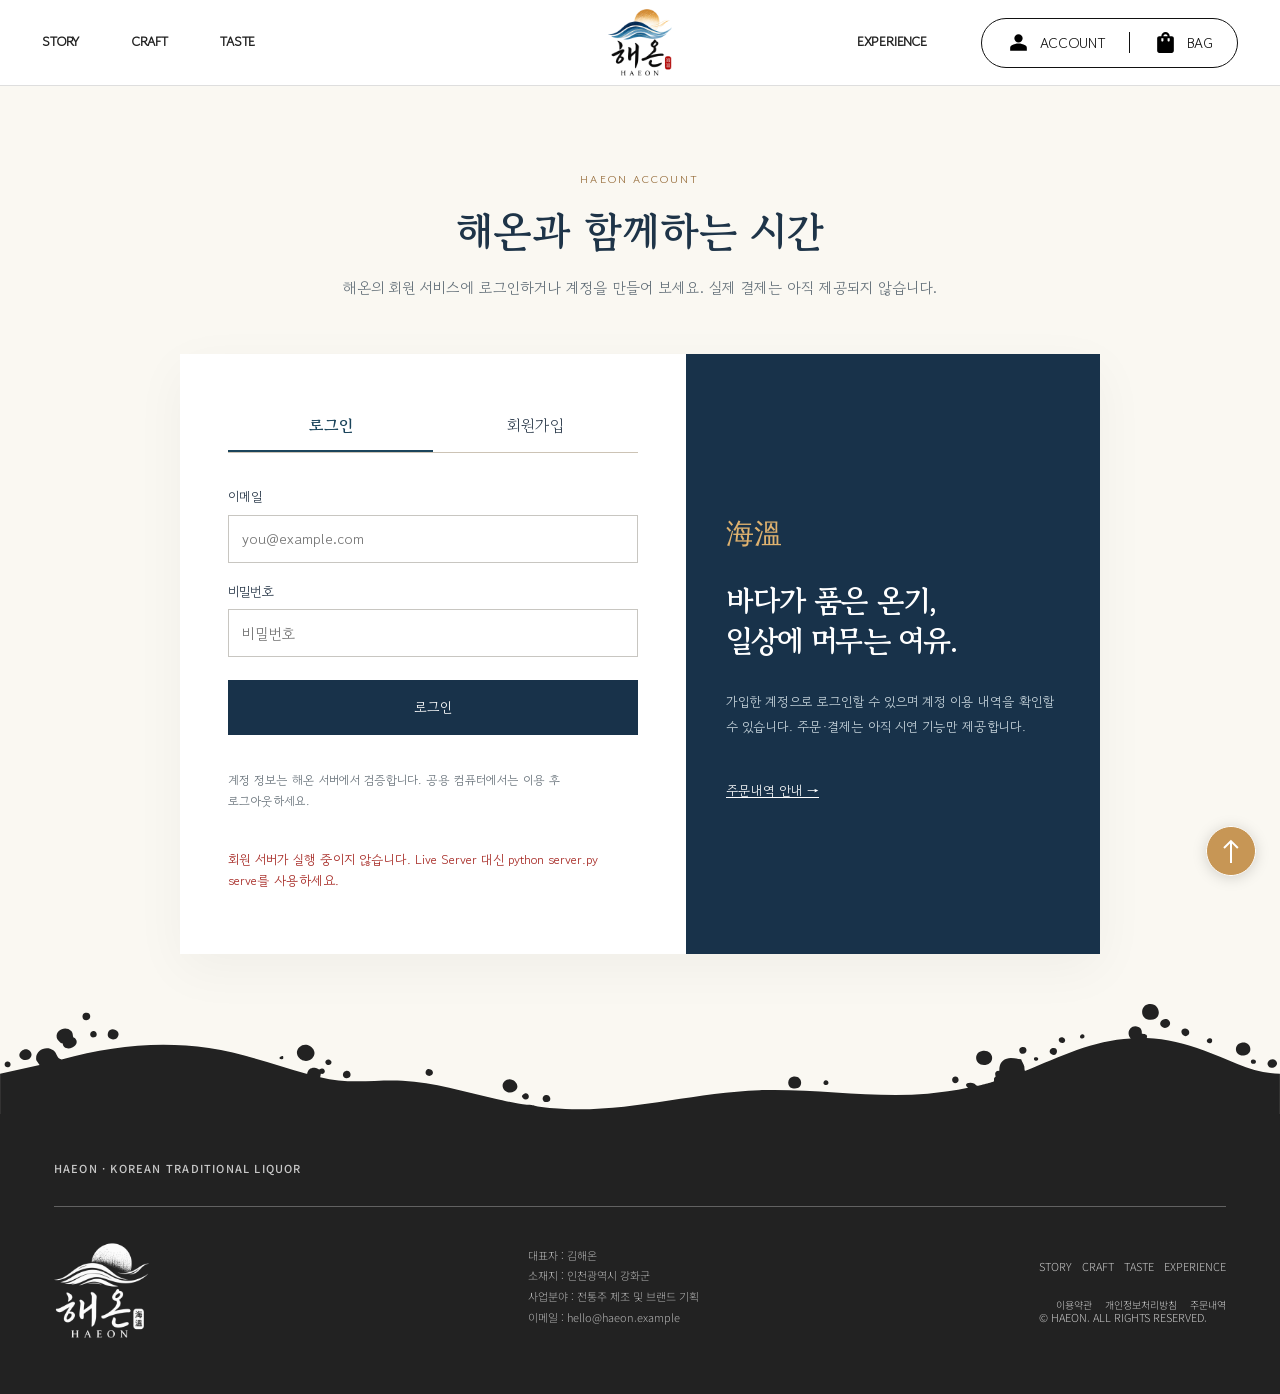
==== account.html @ abbf6a8e "업로드" ====
<!DOCTYPE html><html lang="ko"><head><title>로그인 · 회원가입 | 해온 HAEON</title><meta charset="UTF-8"><meta name="viewport" content="width=device-width, initial-scale=1"><meta name="theme-color" content="#18324a"><meta name="description" content="해온 HAEON 회원가입과 로그인 서비스를 제공하며 실제 주문 및 결제는 아직 진행되지 않습니다."><link rel="icon" href="assets/favicon.svg" type="image/svg+xml"><link rel="preconnect" href="https://fonts.googleapis.com"><link rel="preconnect" href="https://fonts.gstatic.com" crossorigin><link href="https://fonts.googleapis.com/css2?family=Cormorant+Garamond:wght@400;500;600&family=Gowun+Batang:wght@400;700&family=Gowun+Dodum&family=Noto+Sans+KR:wght@300;400;500&display=swap" rel="stylesheet"><link rel="stylesheet" href="css/style.css"><link rel="stylesheet" href="css/header.css"><link rel="stylesheet" href="css/footer.css"><link rel="stylesheet" href="css/commerce.css?v=align-center-20261019"><link rel="stylesheet" href="css/auth-management.css"><script src="js/main.js" defer></script><script src="js/commerce.js" defer></script><script src="js/auth.js" defer></script><link rel="stylesheet" href="css/typography-adjust.css?v=20261021">
</head><body data-page="account"><a class="skip-link" href="#main">본문으로 바로가기</a><header class="site-header minimal-header"><nav class="header-nav" aria-label="브랜드 메뉴"><div class="story-menu"><a class="story-menu__trigger" href="brand.html" aria-haspopup="true" aria-expanded="false" aria-controls="story-submenu">STORY</a><div class="story-menu__dropdown" id="story-submenu" aria-label="STORY 하위 메뉴"><a href="brand.html">STORY</a><a href="brand-detail.html">CI</a></div></div><a href="craft.html">CRAFT</a><a href="taste.html">TASTE</a></nav><a class="header-logo" href="index.html" aria-label="해온 HAEON 홈"><img src="assets/images/haeon-logo.png" alt="해온 HAEON" width="180" height="188"></a><nav class="header-experience" aria-label="구매 메뉴"><a href="shop.html">EXPERIENCE</a></nav><div class="haeon-shop-actions" aria-label="계정 및 장바구니">
    <a class="haeon-account-link" href="account.html" aria-label="회원가입 및 계정"><img class="haeon-action-icon" src="assets/images/ACCOUNT%201.svg" alt="" width="25" height="25"><span class="haeon-action-label">ACCOUNT</span></a>
    <span class="haeon-shop-actions__divider" aria-hidden="true"></span>
    <button class="haeon-cart-trigger" type="button" data-cart-open aria-label="장바구니 열기"><img class="haeon-action-icon" src="assets/images/BAG%201.svg" alt="" width="25" height="25"><span class="haeon-action-label">BAG</span></button>
  </div></header><main id="main" class="commerce-main"><div class="commerce-shell commerce-narrow"><div class="commerce-page-header commerce-page-header--center"><p class="commerce-eyebrow">HAEON ACCOUNT</p><h1>해온과 함께하는 시간</h1><p>해온의 회원 서비스에 로그인하거나 계정을 만들어 보세요. 실제 결제는 아직 제공되지 않습니다.</p></div><div class="commerce-auth-layout"><div class="commerce-auth-panel"><div class="commerce-auth-tabs" role="tablist" aria-label="계정 메뉴"><button type="button" role="tab" aria-selected="true" aria-controls="haeon-login" id="login-tab" data-auth-tab="login">로그인</button><button type="button" role="tab" aria-selected="false" aria-controls="haeon-register" id="register-tab" data-auth-tab="register">회원가입</button></div><form id="haeon-login" class="commerce-auth-form" role="tabpanel" aria-labelledby="login-tab"><label>이메일<input type="email" name="email" autocomplete="email" required placeholder="you@example.com"></label><label>비밀번호<input type="password" name="password" autocomplete="current-password" minlength="10" required placeholder="비밀번호"></label><button type="submit" class="commerce-primary">로그인</button><p class="commerce-helper">계정 정보는 해온 서버에서 검증합니다. 공용 컴퓨터에서는 이용 후 로그아웃하세요.</p></form><form id="haeon-register" class="commerce-auth-form" role="tabpanel" aria-labelledby="register-tab" hidden><label>이름<input type="text" name="name" required placeholder="이름" autocomplete="name"></label><label>이메일<input type="email" name="email" required placeholder="you@example.com" autocomplete="email"></label><label>비밀번호 (10자 이상)<input type="password" name="password" minlength="10" autocomplete="new-password" required></label><label>비밀번호 확인<input type="password" name="password-confirm" minlength="10" autocomplete="new-password" required></label><label class="commerce-check"><input type="checkbox" name="adult" required><span>19세 이상임을 확인합니다. (자기 확인 · 법적 성인인증과 별개)</span></label><label class="commerce-check"><input type="checkbox" name="terms" required><span><a href="terms.html" target="_blank" rel="noopener">이용약관</a>에 동의합니다. (필수)</span></label><label class="commerce-check"><input type="checkbox" name="privacy" required><span><a href="privacy.html" target="_blank" rel="noopener">개인정보 처리 안내</a>를 확인했습니다. (필수)</span></label><label class="commerce-check"><input type="checkbox" name="marketing"><span>새 소식 및 혜택 안내에 동의합니다. (선택 · 아직 발송하지 않음)</span></label><button type="submit" class="commerce-primary">회원가입</button><p class="commerce-helper">계정은 서버 데이터베이스에 저장됩니다. 현재는 운영 테스트 단계이며 이메일 인증·법적 성인인증은 제공되지 않습니다.</p></form><p id="haeon-auth-message" class="commerce-auth-message" role="status" aria-live="polite"></p><section id="haeon-account-dashboard" class="haeon-account-dashboard" hidden><h2>내 계정</h2><p id="haeon-account-greeting"></p><p id="haeon-account-email"></p><p class="commerce-helper">회원정보가 해온 서버에 저장되어 있습니다. 결제 및 주문 이력 저장 기능은 아직 제공되지 않습니다.</p><a href="admin-members.html" id="haeon-admin-link" class="commerce-secondary" hidden>회원 관리 페이지 →</a><button type="button" class="commerce-primary" id="haeon-logout">로그아웃 ↗</button></section></div><aside class="commerce-auth-aside"><span>海溫</span><h2>바다가 품은 온기,<br>일상에 머무는 여유.</h2><p>가입한 계정으로 로그인할 수 있으며 계정 이용 내역을 확인할 수 있습니다. 주문·결제는 아직 시연 기능만 제공합니다.</p><a href="orders.html">주문내역 안내 →</a></aside></div></div></main><footer class="site-footer brand-footer">
  <div class="brand-footer__top"><p class="brand-footer__caption">HAEON · KOREAN TRADITIONAL LIQUOR</p></div>
  <div class="brand-footer__body"><a class="brand-footer__logo" href="index.html" aria-label="해온 HAEON 홈"><img src="assets/images/haeon-logo-white.png" alt="해온 HAEON" width="276" height="293"></a><div class="brand-footer__message"><p>대표자 : 김해온</p><p>소재지 : 인천광역시 강화군</p><p>사업분야 : 전통주 제조 및 브랜드 기획</p><p>이메일 : hello@haeon.example</p></div><div class="brand-footer__right"><nav class="brand-footer__nav" aria-label="하단 메뉴"><a href="brand.html">STORY</a><a href="craft.html">CRAFT</a><a href="taste.html">TASTE</a><a href="shop.html">EXPERIENCE</a></nav><div class="haeon-legal-links"><a href="terms.html">이용약관</a><a href="privacy.html">개인정보처리방침</a><a href="orders.html">주문내역</a></div><p class="brand-footer__copyright">© HAEON. ALL RIGHTS RESERVED.</p></div></div>
</footer><div class="toast" role="status" aria-live="polite"></div>
<a class="haeon-to-top" href="#" aria-label="페이지 맨 위로 이동" title="맨 위로 이동"></a>
</body></html>
---- css/style.css ----
/* FOUNDATION — Brand tokens and twelve-column content grid */
:root{--color-navy:#18324a;--color-sea:#476b82;--color-ivory:#f6f1e8;--color-beige:#e8d7bc;--color-gold:#c99b52;--color-brown:#6f6256;--content-width:1280px;--header-height:98px;--font-serif:'Noto Serif KR','Batang',serif;--font-sans:'Noto Sans KR','Malgun Gothic',sans-serif;--font-latin:'Cormorant Garamond',Georgia,serif;--line:rgba(24,50,74,.19)}
*{box-sizing:border-box}html{scroll-behavior:smooth;scroll-padding-top:var(--header-height)}body{margin:0;background:var(--color-ivory);color:var(--color-navy);font-family:var(--font-sans);font-size:16px;font-weight:300;line-height:1.9}body:has(dialog[open]){overflow:hidden}a{color:inherit;text-decoration:none}button{font:inherit;color:inherit;cursor:pointer;border:0;background:none}button,a{-webkit-tap-highlight-color:transparent}button{min-height:44px}img{display:block;width:100%;height:100%;object-fit:cover}figure,p,h1,h2,h3,h4{margin:0}h1,h2,h3{font-family:var(--font-serif);font-weight:400;word-break:keep-all}h2{font-size:clamp(32px,3.2vw,52px);line-height:1.55;letter-spacing:-.045em}h3{font-size:24px;line-height:1.6}p{word-break:keep-all}button:focus-visible,a:focus-visible{outline:2px solid var(--color-gold);outline-offset:6px}::selection{background:var(--color-navy);color:var(--color-ivory)}[hidden]{display:none!important}.container{width:calc(100% - 160px);max-width:var(--content-width);margin-inline:auto}.section-space{padding-block:130px}.eyebrow{font-size:11px;font-weight:500;letter-spacing:.2em;line-height:1.6;margin-bottom:29px}.latin{font-family:var(--font-latin)}.center{text-align:center}.center>p:not(.eyebrow){margin-top:28px}.muted{color:var(--color-brown)}.skip-link{position:fixed;top:8px;left:8px;background:var(--color-ivory);padding:12px 24px;z-index:100;transform:translateY(-160%)}.skip-link:focus{transform:none}.text-link{display:inline-flex;align-items:center;justify-content:space-between;gap:44px;padding:14px 0;border-bottom:1px solid var(--color-navy);font-size:13px;font-weight:400;min-height:48px}.text-link span:last-child{display:inline-block;font-size:21px;transition:transform .3s}.text-link:hover span:last-child{transform:translate(5px,-3px)}.section-number{font-size:10px;letter-spacing:.16em;color:var(--color-brown)}.reveal{opacity:1;transform:none}.motion-ready .reveal{opacity:0;transform:translateY(22px);transition:opacity .85s ease,transform .85s ease}.motion-ready .reveal.is-visible{opacity:1;transform:none}.image-unavailable{opacity:0}.hero-media,.preview-image,.image-break,.ingredient-image,.pairing-card>div,.product-image,.final-media{background:#d6c8b2}
/* HEADER — fixed logo uses absolute center independent of controls */
.site-header{position:fixed;inset:0 0 auto;height:var(--header-height);z-index:40;color:var(--color-ivory);transition:background .35s,color .35s,box-shadow .35s}.site-header.scrolled{background:rgba(248,244,235,.94);backdrop-filter:blur(14px);color:var(--color-navy);box-shadow:0 1px 0 var(--line)}.wordmark{position:absolute;left:50%;top:50%;transform:translate(-50%,-50%);font-family:var(--font-serif);font-size:31px;line-height:1.25;letter-spacing:.12em;text-align:center;white-space:nowrap}.wordmark small{display:block;font-family:var(--font-sans);font-size:8px;letter-spacing:.45em;padding-left:3px;margin-top:8px}.header-actions{position:absolute;right:5.5%;top:0;height:100%;display:flex;align-items:center;gap:33px}.language{position:relative}.language-toggle{font-size:10px;letter-spacing:.07em;display:flex;align-items:center;gap:12px}.language-label{font-size:9px;letter-spacing:.12em}.language-options{position:absolute;top:50px;right:0;width:200px;padding:8px;background:var(--color-ivory);color:var(--color-navy);border:1px solid var(--line);box-shadow:0 10px 30px #0001}.language-options button{width:100%;text-align:left;font-size:12px;padding:8px 12px;display:flex;justify-content:space-between;align-items:center}.language-options button:hover{background:var(--color-beige)}.language-options small{font-size:10px}.menu-toggle{display:flex;align-items:center;gap:16px;padding:0}.menu-text{font-size:9px;letter-spacing:.1em}.hamburger{width:24px;display:grid;gap:7px}.hamburger i{height:1px;background:currentColor;display:block}.menu-dialog{padding:0;border:0;width:100%;max-width:100%;height:100dvh;max-height:100dvh;background:var(--color-ivory);color:var(--color-navy)}dialog::backdrop{background:#0c2034a6;backdrop-filter:blur(5px)}.menu-top{height:98px;position:relative;border-bottom:1px solid var(--line)}.icon-button{font-size:24px;width:48px;height:48px}.menu-close{position:absolute;right:5%;top:25px}.menu-dialog nav{max-width:950px;width:85%;margin:40px auto}.menu-dialog nav a{display:flex;gap:30px;align-items:center;border-bottom:1px solid var(--line);padding:16px 0}.menu-dialog nav a[aria-current]{color:var(--color-sea)}.menu-dialog nav a>span:nth-child(2){font-family:var(--font-latin);font-size:clamp(30px,4vw,55px);line-height:1.1}.menu-dialog nav small{font-family:var(--font-sans);display:block;font-size:11px;line-height:1.7;margin-top:8px}.nav-number{font-size:10px}.nav-arrow{margin-left:auto;font-size:24px}.menu-bottom{width:85%;max-width:950px;margin:30px auto;font-size:12px;display:flex;justify-content:space-between}.menu-bottom span{font-size:10px;letter-spacing:.12em}
/* HERO */
.hero{position:relative;color:var(--color-ivory);height:100vh;height:100svh;min-height:680px;overflow:hidden}.hero-media,.hero-shade{position:absolute;inset:0}.hero-media{background:#476b82}.hero-media img{object-position:center 53%}.hero-shade{background:linear-gradient(90deg,rgba(9,28,44,.48),rgba(9,28,44,.04) 75%),linear-gradient(0deg,rgba(9,28,44,.34),transparent 28%,transparent 80%,rgba(9,28,44,.2))}.hero-copy{position:absolute;left:max(8.3%,calc((100% - 1200px)/2));top:50%;transform:translateY(-43%)}.hero-copy .eyebrow{font-size:10px;letter-spacing:.27em;margin-bottom:32px}.hero-intro{font-family:var(--font-serif);font-size:clamp(23px,2.1vw,32px);line-height:1.7;letter-spacing:-.025em}.hero-copy h1{font-size:clamp(80px,8vw,120px);letter-spacing:.04em;line-height:1.4;margin:12px 0 19px}.hero-slogan{font-size:13px;letter-spacing:.1em}.hero-latin{display:block;font-family:var(--font-latin);font-size:15px;letter-spacing:.4em;margin-top:31px;opacity:.85}.hero-bottom{position:absolute;bottom:30px;left:5.5%;right:5.5%;display:flex;justify-content:space-between;align-items:end;font-size:9px;letter-spacing:.12em}.scroll-cue{font-size:8px;letter-spacing:.23em;display:flex;flex-direction:column;align-items:center;gap:10px;min-height:44px}.scroll-cue span{font-size:25px;font-weight:300}.hero-bottom .scroll-cue{position:absolute;bottom:0;left:50%;transform:translateX(-50%)}.intro-strip{padding:29px 8%;border-bottom:1px solid var(--line);display:flex;justify-content:space-between;font-size:9px;letter-spacing:.19em}.sub-hero{height:78svh;min-height:570px}.sub-hero-copy{position:absolute;left:8.3%;top:48%;transform:translateY(-30%)}.sub-hero h1{font-size:clamp(42px,4.4vw,68px);line-height:1.6;letter-spacing:-.035em}.sub-hero-copy>p:last-child{margin-top:24px;font-size:14px}.sub-hero>.scroll-cue{position:absolute;bottom:28px;left:50%;transform:translateX(-50%)}.hero-corner{position:absolute;right:6%;bottom:35px;font-size:9px;letter-spacing:.13em}.warm-hero .hero-shade{background:linear-gradient(90deg,#182d40b0,#182d4020)}
/* PREVIEW SECTIONS */
.preview{display:grid;grid-template-columns:repeat(12,minmax(0,1fr));max-width:1440px;margin:auto;padding:130px 80px;min-height:760px;align-items:center;gap:0}.preview-image{grid-column:1/8;aspect-ratio:1.12;overflow:hidden}.preview-image img{transition:transform 1s}.preview-image:hover img{transform:scale(1.03)}.preview-copy{grid-column:9/13;padding-block:20px}.preview-copy>.section-number{display:block;margin-bottom:56px}.preview-copy .eyebrow{font-size:9px;letter-spacing:.15em;margin-bottom:21px}.preview-copy h2{font-size:clamp(29px,2.7vw,42px)}.preview-copy>p:not(.eyebrow){font-size:14px;color:var(--color-brown);line-height:2;margin-top:26px;margin-bottom:35px}.preview.reverse .preview-image{grid-column:6/13;grid-row:1}.preview.reverse .preview-copy{grid-column:1/5;grid-row:1}.preview .text-link{font-size:12px;gap:36px}
/* IMAGE BREAK — these sections intentionally contain no links */
.image-break{height:650px;position:relative;overflow:hidden;margin:0 5.5%}.image-break>img{object-position:center}.image-break>p{position:absolute;left:7%;bottom:15%;font-family:var(--font-serif);font-size:27px;line-height:1.9;color:white;text-shadow:0 2px 20px #0009;z-index:1}.image-break:after{content:'';position:absolute;inset:50% 0 0;background:linear-gradient(transparent,#0b23384d)}.image-caption{position:absolute;bottom:27px;right:32px;font-size:8px;letter-spacing:.2em;color:white;z-index:1}.sea-break{margin:0;height:72vh}.sea-break img{object-position:20% 48%}
/* FINAL VISUAL */
.final-visual{height:80vh;min-height:540px;position:relative;overflow:hidden;color:var(--color-ivory)}.final-media{position:absolute;inset:0}.final-media:after{content:'';position:absolute;inset:0;background:#102d466b}.final-media img{object-position:center 55%}.final-copy{position:absolute;inset:0;display:flex;flex-direction:column;align-items:center;justify-content:center;text-align:center}.final-copy .eyebrow{font-size:9px;letter-spacing:.25em}.final-copy h2{font-size:90px;line-height:1.5;letter-spacing:.06em;margin-bottom:20px}.final-copy>p:not(.eyebrow){font-family:var(--font-serif);font-size:21px;line-height:1.9}.fine-rule{height:35px;width:1px;background:#f6f1e870;margin:25px 0}.final-copy>.latin{font-size:17px;letter-spacing:.4em}
/* FOOTER */
.site-footer{padding:42px 5.5% 40px;background:#152a3a;color:var(--color-ivory);min-height:310px}.footer-top{display:flex;align-items:center;gap:35px;border-bottom:1px solid #f6f1e826;padding-bottom:25px;margin-bottom:28px}.footer-top>p{font-family:var(--font-serif);font-size:14px;line-height:1.8}.footer-top>span{font-size:8px;letter-spacing:.2em;color:#c8baa1}.back-top{margin-left:auto;display:grid;place-items:center;width:44px;height:44px;border:1px solid #f6f1e84d;border-radius:50%;font-size:21px}.footer-grid{display:grid;grid-template-columns:1fr 2.4fr 1.1fr;gap:35px;align-items:start}.footer-logo{font-family:var(--font-serif);font-size:39px;line-height:1.4;width:max-content;letter-spacing:.08em}.footer-logo small{display:block;font-family:var(--font-sans);font-size:9px;letter-spacing:.4em;margin-top:5px}.company{font-size:10px;line-height:2.2;color:#d0d6d9;padding-top:7px}.company span{margin-left:18px}.demo-notice{font-size:9px;opacity:.75;margin-top:9px}.copyright{font-size:9px;letter-spacing:.08em;line-height:1.8;padding-top:7px}.social-button{padding:0;margin-top:6px;min-width:44px;display:flex;align-items:center}.toast{position:fixed;left:50%;bottom:28px;transform:translate(-50%,20px);padding:14px 24px;background:var(--color-navy);color:white;z-index:100;font-size:13px;width:max-content;max-width:90%;opacity:0;pointer-events:none;transition:opacity .2s,transform .2s;box-shadow:0 8px 30px #0002}.toast.visible{opacity:1;transform:translate(-50%,0)}
/* DETAIL PAGES */
.editorial{display:grid;grid-template-columns:repeat(12,minmax(0,1fr));gap:28px}.editorial>div:first-child{grid-column:1/6}.editorial>div:last-child,.editorial>.timeline{grid-column:7/13}.editorial p:not(.eyebrow){margin-top:26px;color:var(--color-brown);font-size:15px;line-height:2}.prose p:first-child{margin-top:0!important}.naming{background:#eae2d5}.name-grid{display:grid;grid-template-columns:1fr 1fr;align-items:center;gap:70px}.name-grid h2{font-size:90px;display:flex;align-items:center;gap:15px}.name-grid h2 span{font-family:var(--font-sans);font-size:10px;writing-mode:vertical-rl;letter-spacing:.12em;margin:20px 20px 0 0}.name-grid h3{margin-bottom:22px}.name-grid p{font-size:14px;color:var(--color-brown)}.philosophy-grid{display:grid;grid-template-columns:repeat(4,1fr);gap:40px;margin-top:60px}.philosophy-grid article{border-top:1px solid var(--line);padding-top:24px}.philosophy-grid h3{font-size:45px;margin:28px 0 4px}.philosophy-grid h4{font-weight:400;font-size:14px}.philosophy-grid p{margin-top:19px;font-size:13px;color:var(--color-brown)}.timeline-section{background:#ede6da}.timeline{list-style:none;padding:0;margin:0}.timeline li{display:flex;gap:40px;padding:25px 0;border-bottom:1px solid var(--line)}.timeline li:first-child{padding-top:0}.timeline li>span{font-family:var(--font-latin);font-size:36px}.timeline h3{font-size:21px}.timeline p{margin-top:8px!important;font-size:13px!important}.logo-display{min-height:300px;display:flex;flex-direction:column;justify-content:center;align-items:center}.logo-display>span:not(.sun-symbol){font-family:var(--font-serif);font-size:85px;letter-spacing:.06em}.logo-display small{font-size:12px;letter-spacing:.5em}.sun-symbol{width:60px;height:31px;border:1px solid var(--color-gold);border-radius:70px 70px 0 0;margin-bottom:23px;position:relative}.sun-symbol:after{content:'';height:1px;background:var(--color-gold);width:95px;position:absolute;left:-18px;bottom:-6px}.editorial .text-link{margin-top:30px}.ingredient-row{display:grid;grid-template-columns:1fr 1fr;align-items:center;gap:100px;padding-bottom:100px}.ingredient-image{height:440px;overflow:hidden}.ingredient-row.reverse .ingredient-image{order:2}.ingredient-row .eyebrow{margin:20px 0 10px}.ingredient-row h3{font-size:19px;margin:22px 0 15px}.ingredient-row p:not(.eyebrow){font-size:14px;max-width:360px;color:var(--color-brown)}.process{background:var(--color-navy);color:var(--color-ivory)}.process-grid{display:grid;grid-template-columns:1fr 1fr;gap:100px}.process-heading{position:sticky;top:140px;align-self:start}.process-heading>p:not(.eyebrow){margin-top:25px;font-size:13px;color:#d1d5d7}.process-heading img{height:210px;margin-top:40px;object-fit:cover}.process-steps{list-style:none;padding:0;margin:0}.process-steps li{display:flex;gap:30px;border-top:1px solid #f6f1e833;padding:38px 0}.process-steps li>span{font-family:var(--font-latin);color:var(--color-gold);font-size:31px}.process-steps h3{font-size:23px}.process-steps p{margin-top:12px;font-size:13px;color:#d1d5d7}.next-page{padding-block:65px;text-align:right}.taste-chart{padding-top:8px}.taste-row{display:flex;align-items:center;justify-content:space-between;border-bottom:1px solid var(--line);padding:17px 0}.taste-row>span:first-child{font-size:11px;letter-spacing:.13em}.taste-row small{display:inline-block;font-size:10px;color:var(--color-brown);margin-left:16px;letter-spacing:0}.dots{display:flex;gap:16px}.dots i{width:11px;height:11px;border-radius:50%;border:1px solid var(--color-sea)}.dots i.filled{background:var(--color-sea)}.editorial .muted{display:block;font-size:10px;margin-top:30px}.notes{background:#e9e0d2}.notes-grid{display:grid;grid-template-columns:repeat(4,1fr);gap:35px;margin-top:55px}.notes-grid article{border-top:1px solid var(--line);padding-top:25px}.notes-grid article>span{font-family:var(--font-latin);font-size:22px;color:var(--color-brown)}.notes-grid h3{font-size:20px;margin:15px 0}.notes-grid p{font-size:15px;color:var(--color-brown)}.serving{display:grid;grid-template-columns:2fr 1fr 1fr;gap:50px;align-items:center}.serving-detail{text-align:center}.serving-detail>strong{font-size:65px;font-weight:400;line-height:1.2}.serving-detail strong small{font-size:28px}.serving-detail p{font-size:11px;margin-top:20px;color:var(--color-brown)}.serving-detail h3{font-size:18px}.cup-symbol{display:block;width:54px;height:30px;border:1px solid var(--color-sea);border-top:3px double var(--color-sea);border-radius:0 0 24px 24px;margin:0 auto 15px}.pairing-section{background:#ede7dd}.pairing-grid{display:grid;grid-template-columns:repeat(2,1fr);gap:65px 40px;margin-top:55px}.pairing-card>div{height:330px;overflow:hidden;margin-bottom:23px}.pairing-card img{transition:transform .6s}.pairing-card:hover img{transform:scale(1.03)}.pairing-card h3{margin:8px 0 13px}.pairing-card p{font-size:14px;max-width:440px;color:var(--color-brown)}
/* COLLECTION AND ACCESSIBLE NATIVE DIALOG */
.collection-heading{display:flex;justify-content:space-between;align-items:end;gap:30px}.collection-heading>p{font-size:13px;color:var(--color-brown);margin-bottom:10px}.shop-notice{font-size:11px;color:var(--color-brown);padding:18px 0;border-bottom:1px solid var(--line);margin:25px 0 40px}.products{display:grid;grid-template-columns:repeat(3,1fr);gap:35px}.product-image{display:block;width:100%;height:410px;position:relative;overflow:hidden;background:#e9e2d7;padding:0}.product-image img{transition:transform .7s;object-fit:contain;padding:25px}.product-image:hover img{transform:scale(1.03)}.product-375 img{padding:55px}.product-gift img{object-fit:cover;padding:0}.product-badge{position:absolute;left:20px;top:17px;font-size:8px;letter-spacing:.14em}.product-plus{position:absolute;right:18px;bottom:15px;display:grid;place-items:center;width:35px;height:35px;border:1px solid var(--line);border-radius:50%;background:#f6f1e8bb}.product-meta{margin-top:24px}.product-meta h3{font-size:23px}.product-meta>span{font-size:9px;letter-spacing:.08em;color:var(--color-brown)}.product-card>p{font-size:12px;margin-top:10px;color:var(--color-brown)}.product-bottom{display:flex;justify-content:space-between;align-items:center;margin-top:25px;padding-top:12px;border-top:1px solid var(--line)}.product-bottom>span{font-size:15px}.product-bottom .text-link{font-size:11px;gap:22px;border:0}.gift-note{background:#e9e0d2}.product-dialog{width:min(880px,92vw);max-height:88dvh;padding:0;border:0;background:var(--color-ivory);color:var(--color-navy)}.product-dialog>.product-close{position:absolute;right:10px;top:10px;z-index:1}.product-dialog-grid{display:grid;grid-template-columns:1fr 1fr}.dialog-image{background:#e5ded0;min-height:500px}.dialog-image img{object-fit:contain;padding:35px}.dialog-copy{padding:70px 35px 35px}.dialog-copy h2{font-size:29px}.dialog-copy>p:not(.eyebrow){font-size:13px;margin-top:20px}.dialog-copy dl{margin:30px 0}.dialog-copy dl>div{display:flex;justify-content:space-between;gap:15px;font-size:11px;padding:10px 0;border-bottom:1px solid var(--line)}.dialog-copy dd{margin:0;text-align:right}.dialog-copy .modal-notice{color:var(--color-brown);font-size:11px!important}.solid-button{background:var(--color-navy);color:var(--color-ivory);padding:12px 24px;width:100%;font-size:13px;margin-top:22px}
/* RESPONSIVE */
@media(min-width:1600px){.preview{max-width:1500px;padding-inline:70px}.hero-copy{left:calc((100% - 1200px)/2)}.hero-media img{object-position:center 57%}}
@media(max-width:1100px){.container{width:calc(100% - 96px)}.preview{padding:95px 48px;min-height:650px}.preview-copy{grid-column:9/13}.preview-copy h2{font-size:30px}.preview-image{aspect-ratio:.9}.preview-copy>p:not(.eyebrow){font-size:12px}.preview-copy>.section-number{margin-bottom:30px}.preview .text-link{gap:22px;font-size:11px}.section-space{padding-block:95px}.image-break{height:500px}.ingredient-row,.process-grid{gap:55px}.products{gap:20px}.product-image{height:340px}.footer-grid{grid-template-columns:.8fr 2.2fr 1fr;gap:22px}.company span{display:block;margin:0}.name-grid{gap:30px}.name-grid h2{font-size:70px}.philosophy-grid{gap:25px}.serving{gap:20px}}
@media(max-width:767px){:root{--header-height:80px}.container{width:calc(100% - 44px)}.site-header .wordmark{font-size:26px}.header-actions{right:22px;gap:14px}.language{display:none}.menu-text{display:none}.menu-toggle{width:44px;justify-content:end}.hero{min-height:680px}.home-hero .hero-media img{object-position:66% center}.home-hero .hero-shade{background:linear-gradient(90deg,#0c243866,#0c243800),linear-gradient(0deg,#0c243899,transparent 55%)}.hero-copy{left:7%;top:48%;transform:translateY(-30%)}.hero-copy .eyebrow{font-size:8px;max-width:110px;margin-bottom:20px}.hero-intro{font-size:19px}.hero-copy h1{font-size:76px;margin:9px 0 15px}.hero-slogan{font-size:10px;max-width:130px;line-height:1.8}.hero-latin{font-size:12px;margin-top:18px}.hero-bottom{bottom:25px;left:22px;right:22px}.hero-bottom>span{font-size:7px;max-width:100px}.hero-bottom>span:last-child{text-align:right}.hero-bottom .scroll-cue{font-size:6px;letter-spacing:.1em;white-space:nowrap}.intro-strip{padding:23px 22px;font-size:7px;letter-spacing:.13em}.preview{display:flex;flex-direction:column;padding:65px 22px 75px;min-height:0;gap:34px}.preview-image{width:100%;aspect-ratio:1.05}.preview-copy{width:100%;padding:0 5px}.preview-copy>.section-number{margin-bottom:22px;font-size:8px}.preview-copy .eyebrow{margin-bottom:17px;font-size:9px}.preview-copy h2{font-size:32px}.preview-copy>p:not(.eyebrow){font-size:14px;margin:23px 0}.preview .text-link{font-size:12px;gap:45px}.image-break{height:420px;margin-inline:0}.image-break>p{font-size:22px;bottom:18%;left:7%}.image-caption{font-size:6px;right:22px;bottom:24px}.sea-break{height:480px}.final-visual{height:75svh;min-height:520px}.final-copy h2{font-size:75px}.final-copy .eyebrow{font-size:7px}.final-copy>p:not(.eyebrow){font-size:18px}.site-footer{padding:32px 24px}.footer-top{gap:20px}.footer-top>span{font-size:6px}.footer-top>p{font-size:12px}.footer-grid{grid-template-columns:1fr 1fr;gap:26px 14px}.footer-logo{font-size:32px}.company{grid-column:1/-1;grid-row:2;font-size:10px}.company span{display:inline;margin-left:8px}.copyright{font-size:7px;text-align:right}.social-button{margin-left:auto;justify-content:end}.demo-notice{font-size:8px}.sub-hero{min-height:550px;height:75svh}.sub-hero-copy{left:7%;right:7%;top:45%;transform:translateY(-15%)}.sub-hero h1{font-size:38px}.sub-hero-copy>p:last-child{font-size:12px;max-width:270px}.sub-hero .eyebrow{font-size:9px}.hero-corner{display:none}.section-space{padding-block:75px}h2{font-size:32px}.editorial{display:flex;flex-direction:column;gap:35px}.editorial p:not(.eyebrow){font-size:14px}.name-grid{grid-template-columns:1fr;gap:35px}.name-grid h2{font-size:76px}.name-grid h3{font-size:24px}.name-grid p{font-size:13px}.philosophy-grid{grid-template-columns:repeat(2,1fr);gap:35px 25px;margin-top:40px}.philosophy-grid h3{font-size:38px;margin-top:20px}.philosophy-grid p{font-size:12px}.timeline li{gap:28px}.timeline li>span{font-size:31px}.timeline h3{font-size:19px}.logo-display{min-height:240px}.ingredient-row{display:flex;flex-direction:column;gap:30px;padding-bottom:70px;align-items:stretch}.ingredient-row.reverse .ingredient-image{order:0}.ingredient-image{height:350px}.ingredient-row h2{font-size:36px}.ingredient-row h3{font-size:18px}.process-grid{grid-template-columns:1fr;gap:45px}.process-heading{position:static}.process-heading img{height:200px}.process-steps li{padding:30px 0}.process-steps h3{font-size:21px}.next-page{padding-block:45px}.next-page .text-link{font-size:11px;gap:20px}.taste-row{padding:18px 0}.dots{gap:14px}.notes-grid{grid-template-columns:1fr 1fr;gap:35px 25px;margin-top:35px}.serving{grid-template-columns:1fr 1fr;gap:40px 18px}.serving>div:first-child{grid-column:1/-1}.serving-detail>strong{font-size:57px}.pairing-grid{grid-template-columns:1fr;gap:45px;margin-top:35px}.pairing-card>div{height:280px}.pairing-card p{font-size:13px}.collection-heading{display:block}.collection-heading>p{margin-top:20px}.shop-notice{font-size:10px}.products{grid-template-columns:1fr;gap:50px}.product-image{height:420px}.product-meta h3{font-size:25px}.product-card>p{font-size:13px}.product-dialog-grid{grid-template-columns:1fr}.dialog-image{min-height:0;height:240px}.dialog-image img{padding:15px}.dialog-copy{padding:30px 25px}.dialog-copy .eyebrow{margin-bottom:15px}.menu-dialog nav{margin-block:30px}.menu-dialog nav a{gap:18px;padding:17px 0}.menu-dialog nav a>span:nth-child(2){font-size:32px}.menu-top{height:80px}.menu-close{top:16px}.menu-bottom{display:block;font-size:11px}.menu-bottom span{display:block;margin-top:10px;font-size:8px}}
@media(max-width:380px){.company span{display:block;margin:0}.hero-copy h1{font-size:68px}.hero-intro{font-size:17px}.footer-top>span{display:none}.menu-dialog nav a>span:nth-child(2){font-size:28px}}
@media(prefers-reduced-motion:reduce){html{scroll-behavior:auto}*,*:before,*:after{animation:none!important;transition:none!important}.motion-ready .reveal{opacity:1;transform:none}.preview-image:hover img,.pairing-card:hover img,.product-image:hover img{transform:none}}


/* CRAFT — THE ART OF SLOW BREWING: concise five-part editorial story */
body[data-page="craft"] .brew-story{
  background:#f7f3ec;
  color:#233345;
  padding:88px 0 96px;
  border-top:1px solid rgba(24,50,74,.1);
  border-bottom:1px solid rgba(24,50,74,.1);
}
body[data-page="craft"] .brew-story__intro{
  display:flex;
  justify-content:space-between;
  align-items:center;
  gap:40px;
}
body[data-page="craft"] .brew-story__eyebrow{
  display:flex;
  align-items:center;
  gap:26px;
  margin:0 0 12px;
  font-family:var(--font-latin);
  font-size:17px;
  letter-spacing:.17em;
  line-height:1;
}
body[data-page="craft"] .brew-story__eyebrow span{
  width:170px;
  height:1px;
  background:rgba(24,50,74,.27);
}
body[data-page="craft"] .brew-story h2{
  font-family:var(--font-latin);
  font-size:clamp(48px,5.1vw,78px);
  font-weight:400;
  letter-spacing:-.035em;
  line-height:1.1;
}
body[data-page="craft"] .brew-story__lead{
  margin-top:17px;
  color:#726c67;
  font-family:var(--font-serif);
  font-size:clamp(14px,1.1vw,16px);
  line-height:1.95;
  letter-spacing:-.028em;
}
body[data-page="craft"] .brew-story__motto{
  flex:0 0 auto;
  margin:0 8px 0 0;
  border-left:1px solid rgba(24,50,74,.23);
  padding:5px 0 5px 24px;
  color:#9b9185;
  font-family:var(--font-latin);
  font-size:15px;
  line-height:1.6;
  letter-spacing:.1em;
}
body[data-page="craft"] .brew-story__steps{
  display:grid;
  grid-template-columns:repeat(5,minmax(0,1fr));
  gap:clamp(20px,2.7vw,45px);
  list-style:none;
  padding:0;
  margin:55px 0 0;
}
body[data-page="craft"] .brew-story__step{min-width:0;}
body[data-page="craft"] .brew-story__index{
  display:flex;
  align-items:center;
  gap:15px;
  margin-bottom:12px;
  font-family:var(--font-latin);
  font-size:30px;
  line-height:1;
}
body[data-page="craft"] .brew-story__rule{
  flex:1;
  height:1px;
  background:rgba(24,50,74,.24);
}
body[data-page="craft"] .brew-story__photo{
  width:100%;
  aspect-ratio:1 / 1.07;
  overflow:hidden;
  background:#d9c6b0;
}
body[data-page="craft"] .brew-story__photo img{
  display:block;
  width:100%;height:100%;
  object-fit:cover;
  transition:transform .7s ease;
}
@media(hover:hover){body[data-page="craft"] .brew-story__step:hover .brew-story__photo img{transform:scale(1.045)}}
body[data-page="craft"] .brew-story__step h3{
  margin-top:16px;
  font-size:clamp(17px,1.4vw,21px);
  letter-spacing:-.045em;
  line-height:1.55;
}
body[data-page="craft"] .brew-story__step>p{
  margin-top:9px;
  color:#776f66;
  font-size:clamp(11px,.9vw,13px);
  line-height:1.85;
  letter-spacing:-.035em;
}
@media(max-width:1050px){
  body[data-page="craft"] .brew-story{padding:76px 0 78px}
  body[data-page="craft"] .brew-story__steps{gap:20px}
  body[data-page="craft"] .brew-story__step>p{font-size:12px}
  body[data-page="craft"] .brew-story__step>p br{display:none}
}
@media(max-width:800px){
  body[data-page="craft"] .brew-story__steps{grid-template-columns:repeat(3,minmax(0,1fr));row-gap:30px;margin-top:42px}
  body[data-page="craft"] .brew-story__photo{aspect-ratio:1 / .93}
  body[data-page="craft"] .brew-story__motto{display:none}
}
@media(max-width:520px){
  body[data-page="craft"] .brew-story{padding:65px 0 68px}
  body[data-page="craft"] .brew-story__eyebrow{font-size:15px}
  body[data-page="craft"] .brew-story__eyebrow span{width:78px}
  body[data-page="craft"] .brew-story h2{font-size:clamp(43px,10.8vw,56px);line-height:1.05}
  body[data-page="craft"] .brew-story__lead{font-size:13px;margin-top:20px}
  body[data-page="craft"] .brew-story__steps{display:grid;grid-template-columns:1fr;gap:0;margin-top:30px}
  body[data-page="craft"] .brew-story__step{
    display:grid;
    grid-template-columns:minmax(105px,38%) minmax(0,1fr);
    grid-template-rows:auto auto 1fr;
    column-gap:16px;
    padding:15px 0;
    border-bottom:1px solid rgba(24,50,74,.12);
  }
  body[data-page="craft"] .brew-story__index{grid-column:2;grid-row:1;margin:0 0 2px;font-size:23px}
  body[data-page="craft"] .brew-story__index .brew-story__rule{max-width:62px}
  body[data-page="craft"] .brew-story__photo{grid-column:1;grid-row:1/4;aspect-ratio:1/.97}
  body[data-page="craft"] .brew-story__step h3{grid-column:2;grid-row:2;margin-top:2px;font-size:19px}
  body[data-page="craft"] .brew-story__step>p{grid-column:2;grid-row:3;font-size:12px;line-height:1.7;margin-top:6px}
}
@media(prefers-reduced-motion:reduce){body[data-page="craft"] .brew-story__photo img{transition:none}}

/* Mobile subpage visuals: show the complete photograph at its native ratio. */
@media(max-width:767px){
 .hero.sub-hero{height:auto;min-height:0;margin-top:var(--header-height);background:var(--color-navy)}
 .sub-hero .hero-media,.final-visual .final-media{position:relative;inset:auto}
 .sub-hero .hero-media img,.final-visual .final-media img{width:100%;height:auto;object-fit:contain;object-position:center}
 .sub-hero .hero-shade,.final-visual .final-media:after{display:none}
 .sub-hero .sub-hero-copy{position:relative;inset:auto;transform:none;padding:36px 22px 24px}
 .sub-hero>.scroll-cue{position:relative;inset:auto;transform:none;margin:0 auto;padding:0 22px 24px;width:fit-content}
 .final-visual{height:auto;min-height:0;background:var(--color-navy)}
 .final-visual .final-copy{position:relative;inset:auto;padding:40px 22px}
}
---- css/header.css ----
/* Shared white navigation, centered independently of link widths. */
:root{--header-height:90px}
.site-header.minimal-header,.site-header.minimal-header.scrolled{height:var(--header-height);background:#fff;color:#202020;border-bottom:1px solid #dedede;box-shadow:none;backdrop-filter:none;display:flex;align-items:center;justify-content:space-between;padding:0 4.2%}
.header-nav,.header-experience{display:flex;align-items:center;gap:32px}
.minimal-header nav a{display:flex;align-items:center;justify-content:center;min-height:44px;min-width:44px;font-size:11px;font-weight:500;line-height:1;letter-spacing:.13em}
.minimal-header nav a:hover,.minimal-header nav a[aria-current="page"]{color:var(--color-sea)}
.header-logo{position:absolute;left:50%;top:50%;transform:translate(-50%,-50%);display:block;width:66px;height:70px}
.header-logo img{width:100%;height:100%;object-fit:contain}
/* Main visual: white space, supplied bottle, and one scroll cue. */
.product-stage{position:relative;margin-top:var(--header-height);height:calc(100svh - var(--header-height) - 8px);min-height:440px;display:flex;align-items:center;justify-content:center;background:#fff;padding:35px 20px 95px;overflow:hidden}
.product-stage__bottle{display:block;width:auto;max-width:100%;height:100%;max-height:66svh;object-fit:contain}
.product-stage__scroll{position:absolute;bottom:26px;left:50%;transform:translateX(-50%);display:flex;flex-direction:column;align-items:center;gap:8px;min-height:44px;color:#333;font-size:10px;font-weight:400;letter-spacing:.16em;white-space:nowrap}
.product-stage__scroll span{font-size:23px;font-weight:300;line-height:1}
.visually-hidden{position:absolute;width:1px;height:1px;padding:0;margin:-1px;overflow:hidden;clip-path:inset(50%);white-space:nowrap;border:0}
@media(max-width:767px){
 :root{--header-height:70px}
 .site-header.minimal-header,.site-header.minimal-header.scrolled{padding-inline:16px}
 .header-nav{gap:18px}
 .minimal-header nav a{font-size:8px;min-width:44px;letter-spacing:.08em}
 .header-logo{width:45px;height:50px}
 .product-stage{padding:32px 16px 85px;min-height:400px}
 .product-stage__scroll{font-size:8px;bottom:23px}
}
@media(max-width:380px){.site-header.minimal-header,.site-header.minimal-header.scrolled{padding-inline:10px}.header-nav{gap:14px}.minimal-header nav a{font-size:7px}}

/* Align the visible outer menu labels as well as their navigation boxes. */
@media(max-width:767px){
 .minimal-header .header-nav a{min-width:0;justify-content:flex-start}
 .minimal-header .header-experience a{justify-content:flex-end}
}

/* STORY — hover/focus dropdown, with touch-friendly navigation. */
.minimal-header .story-menu {
  position: relative;
  display: flex;
  align-items: center;
  align-self: stretch;
}
.minimal-header .story-menu__trigger::after {
  content: "";
  display: inline-block;
  width: 5px;
  height: 5px;
  margin: -3px 0 0 7px;
  border-right: 1px solid currentColor;
  border-bottom: 1px solid currentColor;
  transform: rotate(45deg);
  transition: transform .2s ease;
}
.minimal-header .story-menu:is(:hover, :focus-within, .is-open) > .story-menu__trigger::after {
  transform: translateY(2px) rotate(225deg);
}
.minimal-header .story-menu__dropdown {
  position: absolute;
  z-index: 60;
  top: 100%;
  left: -14px;
  width: max-content;
  min-width: 185px;
  padding: 8px;
  background: #fff;
  color: #202020;
  border: 1px solid #e5e5e5;
  box-shadow: 0 12px 30px rgba(0,0,0,.10);
  opacity: 0;
  visibility: hidden;
  pointer-events: none;
  transform: translateY(-6px);
  transition: opacity .18s ease, transform .18s ease, visibility .18s;
}
.minimal-header .story-menu:is(:hover, :focus-within, .is-open) > .story-menu__dropdown {
  opacity: 1;
  visibility: visible;
  pointer-events: auto;
  transform: translateY(0);
}
.minimal-header .story-menu__dropdown a {
  display: flex;
  align-items: center;
  justify-content: flex-start;
  min-height: 41px;
  min-width: 0;
  padding: 10px 12px;
  font-size: 12px;
  font-weight: 400;
  line-height: 1.5;
  letter-spacing: .025em;
  text-transform: none;
  white-space: nowrap;
  transition: background .15s ease, color .15s ease;
}
.minimal-header .story-menu__dropdown a:hover,
.minimal-header .story-menu__dropdown a:focus-visible {
  background: #f6f1e8;
  color: #154972;
}
.minimal-header .story-menu__dropdown a[aria-current="page"] {
  color: var(--color-sea);
  font-weight: 500;
}
@media (hover: none) {
  /* Avoid sticky :hover/:focus-within keeping the mobile menu open after close. */
  .minimal-header .story-menu:not(.is-open) > .story-menu__dropdown {
    opacity: 0;
    visibility: hidden;
    pointer-events: none;
    transform: translateY(-6px);
  }
}
@media(max-width:767px) {
  .minimal-header .story-menu__trigger::after {
    width: 4px;
    height: 4px;
    margin-left: 5px;
  }
  .minimal-header .story-menu__dropdown {
    left: -6px;
    min-width: 166px;
    padding: 6px;
  }
  .minimal-header .story-menu__dropdown a {
    font-size: 12px;
    min-height: 44px;
    letter-spacing: .02em;
  }
}
@media (prefers-reduced-motion: reduce) {
  .minimal-header .story-menu__dropdown,
  .minimal-header .story-menu__trigger::after { transition: none; }
}



/* 2026-10-19 | HAEON global editorial header. Ref: shared 2048 × 106 mockup.
   Desktop: left STORY/CRAFT/TASTE, centered brand, right EXPERIENCE.
   ACCOUNT/BAG are removed from all header HTMLs, not from account/cart pages. */
:root{--header-height:clamp(86px,5.18vw,106px);}
.site-header.minimal-header,
.site-header.minimal-header.scrolled{
  height:var(--header-height);
  padding-inline:clamp(28px,3.3vw,68px);
  display:flex;
  justify-content:space-between;
  align-items:center;
  isolation:isolate;
}
.site-header.minimal-header .header-nav{gap:clamp(28px,4.1vw,84px);}
.site-header.minimal-header .header-experience{margin-left:auto;}
.site-header.minimal-header .header-nav a,
.site-header.minimal-header .header-experience a{
  font-family:'Gowun Dodum','Noto Sans KR',sans-serif;
  font-size:clamp(13px,.98vw,20px);
  font-weight:700;
  line-height:1.25;
  letter-spacing:-.015em;
  min-width:0;
}
.site-header.minimal-header .header-logo{
  z-index:1;
  width:clamp(64px,4.4vw,90px);
  height:calc(var(--header-height) - 10px);
  display:flex;
  align-items:center;
  justify-content:center;
}
.site-header.minimal-header .header-logo img{width:100%;height:100%;object-fit:contain;}
/* Keep the STORY dropdown keyboard- and touch-operable. */
.site-header.minimal-header .story-menu__dropdown a{
  font-size:12px;
  font-weight:400;
  letter-spacing:.025em;
}
@media (max-width:950px) and (min-width:681px){
 .site-header.minimal-header,.site-header.minimal-header.scrolled{padding-inline:23px;}
 .site-header.minimal-header .header-nav{gap:23px;}
 .site-header.minimal-header .header-nav a,
 .site-header.minimal-header .header-experience a{font-size:13px;}
}
@media(max-width:680px){
 :root{--header-height:96px;}
 .site-header.minimal-header,.site-header.minimal-header.scrolled{
  height:var(--header-height);
  padding:0 16px;
  display:block;
 }
 .site-header.minimal-header .header-logo{
  position:absolute;left:50%;top:4px;transform:translateX(-50%);
  width:54px;height:52px;
 }
 .site-header.minimal-header .header-nav,
 .site-header.minimal-header .header-experience{
  position:absolute;
  bottom:0;
  height:39px;
  margin:0;
  display:flex;
  align-items:center;
 }
 .site-header.minimal-header .header-nav{left:16px;gap:clamp(13px,4.2vw,25px);}
 .site-header.minimal-header .header-experience{right:16px;}
 .site-header.minimal-header .header-nav a,
 .site-header.minimal-header .header-experience a{
  font-size:clamp(10px,2.7vw,12px);
  min-height:35px;
  letter-spacing:0;
 }
 .site-header.minimal-header .story-menu{align-self:stretch;}
 .site-header.minimal-header .story-menu__dropdown{top:100%;left:0;}
 .site-header.minimal-header .story-menu__dropdown a{font-size:12px;min-height:44px;}
}
@media(max-width:350px){
 .site-header.minimal-header,.site-header.minimal-header.scrolled{padding-inline:10px;}
 .site-header.minimal-header .header-nav{left:10px;gap:11px;}
 .site-header.minimal-header .header-experience{right:10px;}
 .site-header.minimal-header .header-nav a,
 .site-header.minimal-header .header-experience a{font-size:10px;}
}

/* The reference navigation stays black on the current page; blue is hover/focus only. */
.site-header.minimal-header nav a[aria-current="page"]{color:#111;}
.site-header.minimal-header nav a:hover,
.site-header.minimal-header nav a:focus-visible{color:#154972;}
@media(min-width:681px){
  .site-header.minimal-header .story-menu__trigger::after{display:none;}
}

/* 2026-10-19: Right-side ACCOUNT | BAG pill with project-supplied SVG icons.
   Background SVGs are white; tint icons dark for the white header. */
.site-header.minimal-header .header-experience {
  margin-left:auto;
  margin-right:clamp(24px, 4.2vw, 86px);
  flex-shrink:0;
}
.site-header.minimal-header .haeon-shop-actions {
  position:static;
  flex:0 0 auto;
  display:flex;
  align-items:center;
  height:50px;
  margin:0;
  padding:0 15px;
  gap:0;
  border:1px solid #111;
  border-radius:999px;
  background:#fff;
  color:#111;
  box-shadow:none;
  backdrop-filter:none;
  z-index:2;
}
.site-header.minimal-header .haeon-shop-actions a,
.site-header.minimal-header .haeon-shop-actions button {
  display:inline-flex;
  align-items:center;
  justify-content:center;
  flex:0 0 auto;
  gap:9px;
  min-height:42px;
  padding:0 9px;
  margin:0;
  border:0;
  border-radius:0;
  background:transparent;
  box-shadow:none;
  color:#111;
  font-family:'Gowun Dodum','Noto Sans KR',sans-serif;
  font-size:14px;
  font-weight:400;
  letter-spacing:-.02em;
  line-height:1;
  white-space:nowrap;
  text-decoration:none;
  cursor:pointer;
}
.site-header.minimal-header .haeon-shop-actions a:hover,
.site-header.minimal-header .haeon-shop-actions button:hover,
.site-header.minimal-header .haeon-shop-actions a:focus-visible,
.site-header.minimal-header .haeon-shop-actions button:focus-visible {
  color:#154972;
}
.site-header.minimal-header .haeon-shop-actions a:focus-visible,
.site-header.minimal-header .haeon-shop-actions button:focus-visible {
  outline:2px solid #154972;
  outline-offset:-3px;
  border-radius:6px;
}
.site-header.minimal-header .haeon-action-icon {
  display:block;
  flex:0 0 auto;
  width:25px;
  height:25px;
  object-fit:contain;
  filter:brightness(0);
}
.site-header.minimal-header .haeon-shop-actions__divider {
  display:block;
  width:1px;
  height:21px;
  background:#111;
  margin:0 14px;
  flex:0 0 1px;
}
@media (min-width:851px) and (max-width:1200px) {
 .site-header.minimal-header .header-nav{gap:clamp(16px,2.1vw,30px);}
 .site-header.minimal-header .header-experience{margin-right:clamp(14px,2.5vw,32px);}
 .site-header.minimal-header .haeon-shop-actions{height:44px;padding-inline:7px;}
 .site-header.minimal-header .haeon-shop-actions a,
 .site-header.minimal-header .haeon-shop-actions button{font-size:12px;gap:6px;padding-inline:7px;}
 .site-header.minimal-header .haeon-action-icon{width:21px;height:21px;}
 .site-header.minimal-header .haeon-shop-actions__divider{margin-inline:7px;}
}
/* Small tablets and phones: logo above main menu. Pill stays far right. */
@media(max-width:850px){
 :root{--header-height:104px;}
 .site-header.minimal-header,.site-header.minimal-header.scrolled{
   height:var(--header-height);
   padding:0 16px;
   display:block;
 }
 .site-header.minimal-header .header-logo{
   position:absolute;
   top:3px;
   left:50%;
   transform:translateX(-50%);
   width:55px;
   height:55px;
 }
 .site-header.minimal-header .header-nav,
 .site-header.minimal-header .header-experience{
   position:absolute;
   bottom:1px;
   height:43px;
   margin:0;
   display:flex;
   align-items:center;
 }
 .site-header.minimal-header .header-nav{left:16px;gap:clamp(14px,3.6vw,24px);}
 .site-header.minimal-header .header-experience{right:16px;}
 .site-header.minimal-header .header-nav a,
 .site-header.minimal-header .header-experience a{
   font-size:clamp(10px,2vw,13px);
   min-height:39px;
   letter-spacing:0;
 }
 .site-header.minimal-header .story-menu{align-self:stretch;}
 .site-header.minimal-header .haeon-shop-actions{
   position:absolute;
   right:15px;
   top:10px;
   height:39px;
   padding:0 9px;
   border-radius:999px;
 }
 .site-header.minimal-header .haeon-shop-actions a,
 .site-header.minimal-header .haeon-shop-actions button{min-height:35px;font-size:11px;gap:5px;padding-inline:6px;}
 .site-header.minimal-header .haeon-action-icon{width:19px;height:19px;}
 .site-header.minimal-header .haeon-shop-actions__divider{height:17px;margin-inline:7px;}
}
@media(max-width:480px){
 .site-header.minimal-header .haeon-action-label{display:none;}
 .site-header.minimal-header .haeon-shop-actions{height:37px;padding:0 7px;right:13px;}
 .site-header.minimal-header .haeon-shop-actions a,
 .site-header.minimal-header .haeon-shop-actions button{min-height:33px;padding:0 7px;}
 .site-header.minimal-header .haeon-action-icon{width:21px;height:21px;}
 .site-header.minimal-header .haeon-shop-actions__divider{margin-inline:3px;}
}
@media(max-width:350px){
 .site-header.minimal-header .header-nav{left:10px;gap:10px;}
 .site-header.minimal-header .header-experience{right:10px;}
 .site-header.minimal-header .haeon-shop-actions{right:10px;}
 .site-header.minimal-header .header-nav a,
 .site-header.minimal-header .header-experience a{font-size:10px;}
}
---- css/footer.css ----
/* FOOTER — charcoal layout matching the supplied reference */
.site-footer.brand-footer{min-height:280px;padding:46px 4.2% 44px;background:#222;color:#c8c8c8}
.brand-footer__top{display:flex;align-items:center;justify-content:space-between;gap:24px;padding-bottom:29px;border-bottom:1px solid #626262}
.brand-footer__caption,.brand-footer__back{font-size:11px;font-weight:500;line-height:1.5;letter-spacing:.11em}
.brand-footer__back{display:inline-flex;align-items:center;justify-content:flex-end;min-height:44px;white-space:nowrap}
.brand-footer__body{display:grid;grid-template-columns:1.2fr 1.3fr auto;align-items:center;gap:40px;padding-top:28px}
.brand-footer__logo{display:block;width:96px;height:103px}
.brand-footer__logo img{width:100%;height:100%;object-fit:contain;mix-blend-mode:normal}
.brand-footer__message{font-size:11px;line-height:1.9;color:#b5b5b5}
.brand-footer__right{font-size:11px;line-height:1.9}
.brand-footer__nav{display:flex;align-items:center;justify-content:flex-end;gap:10px}
.brand-footer__nav a{display:inline-flex;align-items:center;min-height:44px;line-height:1;white-space:nowrap}
.brand-footer__copyright{margin-top:-5px;white-space:nowrap}
.brand-footer a:hover{color:#fff}
.brand-footer a:focus-visible{outline:2px solid #f6f1e8;outline-offset:5px}
@media(max-width:900px){.brand-footer__body{grid-template-columns:1fr 1fr;gap:24px}.brand-footer__message{grid-column:1;grid-row:2}.brand-footer__right{grid-column:2;grid-row:1 / span 2;align-self:end}.brand-footer__copyright{text-align:right}}
@media(max-width:560px){.site-footer.brand-footer{padding:28px 22px 32px}.brand-footer__top{gap:14px;padding-bottom:19px}.brand-footer__caption,.brand-footer__back{font-size:8px;letter-spacing:.08em}.brand-footer__body{grid-template-columns:1fr;gap:22px;padding-top:27px}.brand-footer__logo{width:84px;height:90px}.brand-footer__message{grid-column:auto;grid-row:auto}.brand-footer__right{grid-column:auto;grid-row:auto}.brand-footer__nav{justify-content:flex-start;gap:16px}.brand-footer__copyright{text-align:left;margin-top:0}}


/* HAEON — wave rises above the footer and overlaps the last MAIN row. */
.site-footer.brand-footer {
  position: relative;
  isolation: isolate;
  z-index: 15;
  overflow: visible;
  background-color: #222;
}
.site-footer.brand-footer::before {
  content: "";
  position: absolute;
  left: 0;
  right: 0;
  bottom: calc(100% - 2px); /* overlaps footer slightly to hide seams */
  height: auto;
  aspect-ratio: 2171 / 194.2;
  background-image: url("../assets/images/footer_wave.svg");
  background-position: center bottom;
  background-repeat: no-repeat;
  background-size: 100% 100%;
  pointer-events: none;
  z-index: 0;
}
.site-footer.brand-footer > * { position: relative; z-index: 1; }

/* Mobile: retain the desktop wave's proportions and droplets instead of
   squeezing the entire 2171px illustration into a tiny strip.  The shape
   is cropped horizontally, centered, without any additional page height. */
@media (max-width: 767px) {
  .site-footer.brand-footer::before {
    height: clamp(78px, 20vw, 110px);
    aspect-ratio: auto;
    background-size: auto 100%;
    background-position: center bottom;
  }
}


/* HAEON / floating Back-to-top control. Uses supplied original SVGs.
   On all pages this replaces the footer text link and duplicate arrow buttons. */
.haeon-to-top {
  position: fixed;
  right: max(24px, env(safe-area-inset-right, 0px) + 20px);
  bottom: max(24px, env(safe-area-inset-bottom, 0px) + 20px);
  z-index: 55;
  display: block;
  width: 50px;
  height: 50px;
  border-radius: 50%;
  background: url('../assets/images/Top_OFF.svg') center / contain no-repeat;
  filter: drop-shadow(0 2px 7px rgba(0, 0, 0, .16));
  cursor: pointer;
  transition: transform .18s ease, filter .18s ease;
}
@media (hover:hover) {
  .haeon-to-top:hover {
    background-image: url('../assets/images/Top_Hover.svg');
    transform: translateY(-3px);
    filter: drop-shadow(0 4px 9px rgba(0, 0, 0, .17));
  }
}
.haeon-to-top:focus-visible {
  outline: 2px solid #154972;
  outline-offset: 4px;
}
@media (max-width: 767px) {
  .haeon-to-top {
    right: max(14px, env(safe-area-inset-right, 0px) + 12px);
    bottom: max(14px, env(safe-area-inset-bottom, 0px) + 12px);
    width: 46px;
    height: 46px;
  }
}
@media (prefers-reduced-motion: reduce) {
  .haeon-to-top { transition: none; }
  .haeon-to-top:hover { transform: none; }
}
---- css/commerce.css ----
/* HAEON commerce demonstration — isolated to optional pages and shared mini controls */
:root { --commerce-ink:#18324a; --commerce-blue:#154972; --commerce-light:#faf8f2; --commerce-paper:#f6f1e8; --commerce-gold:#c99b52; --commerce-stroke:#d6d1c7; }
.haeon-shop-actions { position:absolute;right:4.2%;top:calc(100% + 8px);z-index:42;display:flex;gap:0;align-items:center;background:#ffffffea;border:1px solid #dcd7cb;box-shadow:0 6px 24px #00000012;backdrop-filter:blur(8px);height:36px;padding:0 8px; }
.haeon-shop-actions a,.haeon-shop-actions button {display:inline-flex;align-items:center;justify-content:center;gap:6px;min-height:32px;padding:0 10px;white-space:nowrap;font-family:var(--font-sans);font-size:10px;font-weight:500;letter-spacing:.08em;color:#18324a}
.haeon-shop-actions button {border-left:1px solid #ddd3c6;min-width:0;background:transparent;cursor:pointer}
.haeon-shop-actions a:hover,.haeon-shop-actions button:hover{color:#a47432}
.haeon-shop-actions [data-cart-count]{font-variant-numeric:tabular-nums;min-width:15px;text-align:center}
.haeon-legal-links {display:flex;justify-content:flex-end;flex-wrap:wrap;gap:7px 13px;margin-top:8px;font-size:10px;line-height:1.5;color:#d0d0d0}
.commerce-main {padding-top:var(--header-height);background:var(--commerce-light);min-height:calc(100vh - 300px);color:#283748;font-family:'Gowun Dodum',var(--font-sans),sans-serif;font-size:15px;line-height:1.75}
.commerce-main h1,.commerce-main h2,.commerce-main h3{font-family:'Gowun Batang',var(--font-serif),serif;color:#1e3448;line-height:1.35}
.commerce-main h1{font-size:clamp(30px,3.2vw,48px);font-weight:700}
.commerce-main h2{font-size:clamp(23px,2vw,32px);font-weight:700}
.commerce-main h3{font-size:19px;font-weight:700}
.commerce-main a{text-decoration:none}
.commerce-shell{max-width:1320px;width:calc(100% - 110px);margin:0 auto;padding:84px 0 160px}
.commerce-narrow{max-width:1180px}
.commerce-breadcrumb{display:flex;flex-wrap:wrap;gap:13px;align-items:center;font-size:11px;letter-spacing:.13em;margin-bottom:54px;color:#63717b}
.commerce-breadcrumb a:hover{text-decoration:underline}
.commerce-eyebrow{font-size:11px;font-weight:500;letter-spacing:.19em;color:#966c3a;margin-bottom:14px}
.commerce-page-header{margin-bottom:53px}
.commerce-page-header--center{text-align:center}
.commerce-page-header p:not(.commerce-eyebrow){margin-top:16px;color:#65717a}
.commerce-product-layout{display:grid;grid-template-columns:minmax(0,1.05fr) minmax(0,.95fr);gap:clamp(45px,7vw,115px);align-items:start}
.commerce-product-gallery{min-width:0;position:sticky;top:calc(var(--header-height) + 28px)}
.commerce-product-main-image{height:clamp(480px,48vw,700px);display:flex;align-items:center;justify-content:center;background:#ede7db;overflow:hidden}
.commerce-product-main-image img{width:100%;height:100%;max-width:100%;object-fit:contain;object-position:center;padding:45px}
.commerce-gallery-note{text-align:center;margin-top:15px;font-size:10px;letter-spacing:.19em;color:#7b8688}
.commerce-product-details{padding:6px 0}
.commerce-product-details h1{margin:0 0 13px}
.commerce-product-subtitle{color:#606c74;margin:10px 0 28px}
.commerce-price{font-size:25px;font-weight:500;color:var(--commerce-ink);margin:25px 0}
.commerce-horizontal-rule{height:1px;background:var(--commerce-stroke);margin:28px 0}
.commerce-meta{margin:0 0 24px;font-size:14px}
.commerce-meta div{display:grid;grid-template-columns:115px 1fr;gap:20px;padding:7px 0}
.commerce-meta dt{color:#79838a}.commerce-meta dd{margin:0}
.commerce-purchase-controls{display:flex;align-items:center;justify-content:space-between;border-top:1px solid var(--commerce-stroke);padding-top:22px;margin-top:27px;margin-bottom:20px;font-size:14px}
.commerce-stepper{display:inline-flex;align-items:center;height:42px;border:1px solid #bfc2bf}
.commerce-stepper button{width:42px;height:40px;min-height:0;padding:0;font-size:19px;color:#2d455a}
.commerce-stepper output{display:inline-flex;align-items:center;justify-content:center;min-width:48px;font-size:14px;font-variant-numeric:tabular-nums}
.commerce-primary{display:flex;align-items:center;justify-content:space-between;gap:16px;width:100%;background:var(--commerce-ink);color:white!important;min-height:54px;padding:14px 23px;font-size:14px;font-family:'Gowun Dodum',sans-serif;cursor:pointer;border:1px solid var(--commerce-ink);text-align:left;transition:background .2s}
.commerce-primary:hover{background:#345a77}.commerce-primary:disabled{opacity:.48;cursor:not-allowed}
.commerce-secondary{display:flex;align-items:center;justify-content:center;min-height:48px;border:1px solid #bdc1bf;color:#2e4354;padding:12px 16px;font-size:13px;margin-top:11px;cursor:pointer}
.commerce-secondary:hover{background:#f0ece5}.commerce-link-button{width:100%}
.commerce-helper{font-size:12px;color:#69737b;line-height:1.75;margin:16px 0 23px}
.commerce-accordions{border-top:1px solid var(--commerce-stroke);margin:35px 0 0}
.commerce-accordions details{border-bottom:1px solid var(--commerce-stroke)}
.commerce-accordions summary{cursor:pointer;padding:17px 28px 17px 0;font-size:14px;position:relative;list-style:none;font-weight:500}
.commerce-accordions summary::-webkit-details-marker{display:none}
.commerce-accordions summary::after{content:'＋';position:absolute;right:3px;top:17px}
.commerce-accordions details[open] summary::after{content:'−'}
.commerce-accordion-copy{padding:2px 15px 21px 0;color:#59666f;font-size:13px;line-height:1.85}.commerce-accordion-copy p+p{margin-top:15px}
.commerce-related{margin-top:132px;border-top:1px solid var(--commerce-stroke);padding-top:52px}.commerce-related-grid{display:grid;grid-template-columns:repeat(3,minmax(0,1fr));gap:23px;margin-top:25px}
.commerce-small-product{background:white;min-width:0;padding:13px;display:flex;align-items:center;gap:16px}
.commerce-small-product img{width:86px;height:98px;object-fit:contain;background:#f1ede7;padding:4px;flex-shrink:0}.commerce-small-product strong{display:block;font-family:'Gowun Batang';font-size:15px}.commerce-small-product span{display:block;color:#74808b;font-size:12px;margin-top:6px}
.commerce-cart-layout{display:grid;grid-template-columns:minmax(0,1fr) 340px;gap:60px;align-items:start}
.commerce-cart-list{min-width:0}
.commerce-cart-line{display:grid;grid-template-columns:105px minmax(0,1fr) auto;gap:19px;padding:23px 0;border-bottom:1px solid var(--commerce-stroke);align-items:center}
.commerce-cart-line:first-child{border-top:1px solid var(--commerce-stroke)}
.commerce-cart-line__img{width:105px;height:125px;background:#efe9df;display:block}.commerce-cart-line__img img{height:100%;width:100%;object-fit:contain;padding:7px}
.commerce-cart-line__name{font-family:'Gowun Batang';font-size:19px;font-weight:700;display:block;line-height:1.4}
.commerce-cart-line__detail{color:#7c8385;font-size:12px;margin:7px 0 12px}.commerce-cart-line__price{align-self:center;text-align:right;font-size:15px;font-weight:500;white-space:nowrap}
.commerce-cart-line__tools{display:flex;align-items:center;gap:13px;flex-wrap:wrap}
.commerce-cart-line__tools .commerce-stepper{height:35px}.commerce-cart-line__tools .commerce-stepper button{width:35px;height:33px}.commerce-cart-line__tools .commerce-stepper output{min-width:35px}
.commerce-cart-line__remove{border:0;background:none;text-decoration:underline;color:#67727a;padding:5px;cursor:pointer;font-size:12px}
.commerce-order-summary{background:#f1ede4;padding:32px 29px;position:sticky;top:calc(var(--header-height) + 40px)}
.commerce-order-summary h2{font-size:24px;margin-bottom:30px}
.commerce-summary-line,.commerce-summary-total{display:flex;align-items:center;justify-content:space-between;gap:18px;padding:10px 0;font-size:13px}
.commerce-summary-line strong{font-size:16px}.commerce-summary-total{border-top:1px solid #cac3b7;margin:15px 0 25px;padding-top:21px}.commerce-summary-total strong{font-size:22px}
.commerce-empty{padding:92px 20px;text-align:center;border:1px dashed #b9b9b4;color:#65707a}.commerce-empty h2{margin-bottom:15px}.commerce-empty a{margin:32px auto 0;max-width:260px}
.commerce-safety-note{background:white;margin-top:45px;padding:27px;border:1px solid var(--commerce-stroke)}.commerce-safety-note h3{margin-bottom:15px}.commerce-safety-note p{font-size:13px;line-height:1.85}
.commerce-check{display:flex!important;align-items:flex-start!important;gap:11px!important;line-height:1.6!important;margin:15px 0!important;cursor:pointer;font-size:13px!important}
.commerce-check input{width:16px!important;height:16px!important;margin-top:3px!important;flex:0 0 auto}
.commerce-check a{text-decoration:underline}
.commerce-auth-layout{display:grid;grid-template-columns:minmax(0,1.1fr) minmax(280px,.9fr);max-width:920px;margin:0 auto;box-shadow:0 15px 50px #0000000b;background:#fff}
.commerce-auth-panel{padding:47px 48px}.commerce-auth-tabs{display:grid;grid-template-columns:1fr 1fr;border-bottom:1px solid #ccc3b5;margin-bottom:33px}
.commerce-auth-tabs button{height:51px;background:none;border:0;border-bottom:2px solid transparent;font-family:'Gowun Batang';font-size:16px;cursor:pointer}
.commerce-auth-tabs button[aria-selected=true]{border-color:#1b445b;font-weight:700;color:#1b445b}
.commerce-auth-form{display:grid;gap:18px}.commerce-auth-form[hidden]{display:none}
.commerce-auth-form>label:not(.commerce-check){display:grid;gap:6px;font-size:13px}
.commerce-auth-form input:not([type=checkbox]){height:48px;min-width:0;border:1px solid #c8c6c1;background:#fff;padding:0 13px;font-size:15px;color:#263744;font-family:inherit}
.commerce-auth-form .commerce-primary{margin-top:5px}
.commerce-auth-aside{background:#18324a;color:#fff;padding:65px 40px;display:flex;flex-direction:column;justify-content:center}
.commerce-auth-aside span{font-family:'Gowun Batang';font-size:28px;color:#dfb26f;margin-bottom:25px}
.commerce-auth-aside h2{color:#fff;font-size:30px}.commerce-auth-aside p{font-size:13px;color:#cbd8df;margin-top:28px;line-height:1.95}.commerce-auth-aside a{margin-top:40px;text-decoration:underline;font-size:13px}
.commerce-empty-orders{text-align:center;border:1px solid #d8d3c9;padding:75px 25px;background:white}.commerce-empty-orders>div{font-size:65px;color:#ccc}.commerce-empty-orders h2{margin-bottom:15px}.commerce-empty-orders p{color:#67727a;font-size:14px}.commerce-empty-orders a{max-width:300px;margin:35px auto 0}
.commerce-legal{max-width:930px}.commerce-policy-note{background:#f0eadf;border-left:3px solid #d1a368;padding:25px 28px;margin-bottom:50px}.commerce-policy-note strong{display:block;margin-bottom:8px}.commerce-policy-note p{font-size:13px;color:#505c65;line-height:1.9}
.commerce-legal-document{background:#fff;padding:42px 52px}.commerce-legal-document h2{font-size:21px;margin:26px 0 13px;border-bottom:1px solid #e3ded5;padding-bottom:10px}.commerce-legal-document h2:first-child{margin-top:0}.commerce-legal-document p{font-size:14px;line-height:2.05;color:#4d5962}.commerce-document-date{font-size:12px;margin-top:22px;color:#79838a}
/* CART drawer; native dialog gives focus trap, Escape support, and backdrop. */
.commerce-cart-dialog{border:0;padding:0;position:fixed;inset:0 0 0 auto;max-height:100dvh;height:100dvh;width:min(440px,100vw);max-width:100vw;margin:0;background:#fff;color:#263a4e;box-shadow:-18px 0 55px #0002}
.commerce-cart-dialog::backdrop{background:rgba(11,24,31,.46)}
.commerce-cart-dialog__inner{display:flex;flex-direction:column;height:100%}
.commerce-cart-dialog__head{padding:28px 25px;border-bottom:1px solid #ddd5c9;display:flex;align-items:center;justify-content:space-between}
.commerce-cart-dialog__head h2{font-family:'Gowun Batang';font-size:25px;font-weight:700;color:#263a4e}
.commerce-cart-dialog__head button{border:0;background:none;font-size:23px;cursor:pointer;width:40px;height:40px}
.commerce-cart-dialog__content{flex:1;min-height:0;overflow:auto;padding:15px 25px}
.commerce-cart-dialog__content .commerce-cart-line{grid-template-columns:72px minmax(0,1fr);gap:13px;padding:17px 0}.commerce-cart-dialog__content .commerce-cart-line__img{width:72px;height:100px}.commerce-cart-dialog__content .commerce-cart-line__name{font-size:15px}
.commerce-cart-dialog__content .commerce-cart-line__price{grid-column:2;justify-self:start;text-align:left;font-size:13px}
.commerce-cart-dialog__footer{padding:21px 25px 30px;border-top:1px solid #ddd5c9;background:#faf8f3}
.commerce-cart-dialog__footer .commerce-helper{margin:9px 0 16px}
.commerce-cart-dialog .commerce-empty{border:none;padding:55px 0}
@media(max-width:1100px){.haeon-shop-actions{right:3%;}.commerce-cart-layout{grid-template-columns:1fr 300px;gap:30px}}
@media(max-width:850px){.commerce-shell{width:calc(100% - 48px);padding:65px 0 135px}.commerce-product-layout{grid-template-columns:1fr;gap:35px}.commerce-product-gallery{position:static}.commerce-product-main-image{height:clamp(340px,70vw,580px)}.commerce-cart-layout{grid-template-columns:1fr;gap:35px}.commerce-order-summary{position:static}.commerce-related-grid{grid-template-columns:repeat(2,1fr)}.commerce-auth-layout{grid-template-columns:1fr}.commerce-auth-aside{padding:40px}}
@media(max-width:767px){.haeon-shop-actions{top:100%;right:10px;height:31px}.haeon-shop-actions a,.haeon-shop-actions button{min-height:26px;font-size:9px;padding:0 9px}.commerce-shell{padding-top:74px}.commerce-breadcrumb{margin-bottom:26px}.brand-footer__right .haeon-legal-links{justify-content:flex-start}}
@media(max-width:540px){.commerce-shell{width:calc(100% - 32px);padding-bottom:110px}.commerce-product-main-image{height:410px}.commerce-product-main-image img{padding:30px}.commerce-cart-line{grid-template-columns:80px minmax(0,1fr);gap:13px}.commerce-cart-line__img{width:80px;height:110px}.commerce-cart-line__price{grid-column:2;justify-self:start;text-align:left}.commerce-cart-line__name{font-size:16px}.commerce-related-grid{grid-template-columns:1fr}.commerce-auth-panel{padding:27px 23px}.commerce-auth-aside{padding:36px 25px}.commerce-legal-document{padding:27px 22px}.commerce-order-summary{padding:26px 22px}}
@media(prefers-reduced-motion:reduce){.commerce-primary{transition:none}}

#checkout-form{margin-top:24px}#checkout-form fieldset{border:1px solid #c8c6c1;padding:18px;min-width:0}#checkout-form legend{font-size:14px;padding:0 8px}.checkout-demo-dialog{width:min(520px,calc(100% - 32px));max-height:90svh;overflow:auto;border:0;padding:32px;background:#f6f1e8;color:#18324a}.checkout-demo-dialog h2{font-size:26px;margin-bottom:20px}.checkout-demo-dialog p{font-size:14px;margin-bottom:20px}

.postcode-row{display:flex;align-items:end;gap:12px;min-width:0}.postcode-row>label{display:grid;gap:6px;font-size:13px;flex:1;min-width:0}.postcode-row input{width:100%}.postcode-row>.commerce-secondary{width:auto;white-space:nowrap;padding:0 18px;height:48px;margin:0}#postcode-panel{min-width:0;border:1px solid #c8c6c1;background:#fff}#postcode-close{margin:0;width:100%}#postcode-embed{width:100%;height:460px;max-height:65svh;min-height:300px}#postcode-status:empty{display:none}
/* Give Kakao's 300px minimum search UI room on narrow phones. */
@media(max-width:560px){#postcode-panel{position:relative;left:50%;transform:translateX(-50%);width:calc(100vw - 16px);max-width:none}}
#checkout-form{grid-template-columns:minmax(0,1fr);min-width:0}#checkout-form>label{min-width:0}#checkout-form>label input{width:100%}


/* 2026-10-19 — Center text across primary commerce actions.
   A separate diagonal-arrow span must not displace the label. */
.commerce-primary {
  position: relative;
  justify-content: center;
  text-align: center;
}
.commerce-primary > span[aria-hidden="true"] {
  position: absolute;
  right: 20px;
  top: 50%;
  transform: translateY(-50%);
  line-height: 1;
  pointer-events: none;
}
.commerce-secondary {
  justify-content: center;
  text-align: center;
}
---- css/auth-management.css ----
body[data-page="admin-members"] .haeon-admin-console{background:#fff;padding:clamp(18px,4vw,38px)}
.haeon-admin-tools{display:flex;align-items:center;gap:13px;flex-wrap:wrap;margin-bottom:17px}
.haeon-admin-tools input{width:min(350px,100%);padding:12px;border:1px solid #bbc0c2;background:white;font:inherit}
.haeon-admin-tools .commerce-secondary{margin:0;min-height:42px}
.haeon-admin-table-scroll{width:100%;overflow-x:auto}
.haeon-admin-table{border-collapse:collapse;width:100%;min-width:880px;font-size:13px;text-align:left}
.haeon-admin-table th,.haeon-admin-table td{padding:14px 11px;border-bottom:1px solid #e7e2d9;vertical-align:middle}
.haeon-admin-table th{white-space:nowrap;background:#f2eee7}
.haeon-admin-table td button{border:1px solid #697988;background:white;padding:8px 10px;cursor:pointer;white-space:nowrap}
.haeon-admin-table td button[disabled]{opacity:.5;cursor:default}
.haeon-admin-pagination{display:flex;align-items:center;justify-content:center;gap:24px;margin:25px 0}
.haeon-admin-pagination button{background:none;border:1px solid #aeb3b4;padding:9px 17px;cursor:pointer}
.haeon-admin-pagination button:disabled{opacity:.4;cursor:default}
.haeon-account-dashboard{padding:5px 0 20px}.haeon-account-dashboard h2{margin-bottom:16px}.haeon-account-dashboard .commerce-primary{margin-top:23px}
.commerce-auth-message,#haeon-admin-message{min-height:20px;line-height:1.6;margin:16px 0;font-size:13px;color:#214c67}
.commerce-auth-message.is-error,#haeon-admin-message.is-error{color:#a62924}
body[data-page="account"] .commerce-auth-panel:has(.haeon-account-dashboard:not([hidden])) .commerce-auth-tabs{display:none}
/* Preserve the semantic hidden state regardless of the existing tab grid style. */
body[data-page="account"] .commerce-auth-tabs[hidden]{display:none!important}
---- css/typography-adjust.css ----
/* HAEON | Font-metric compensation (2026-10-21)
 *
 * font-size-adjust preserves a font's perceived lowercase height when
 * another font in its stack is used. It is NOT a responsive font-size scale.
 * Page-specific font-size/clamp()/media-query values remain unchanged.
 * Using 'from-font' (not an arbitrary numeric ratio) avoids resizing
 * Gowun Batang, Noto Sans/Serif KR and Cormorant Garamond unexpectedly.
 * Browsers without support ignore the block and keep the original design.
 */
@supports (font-size-adjust: from-font) {
  /* Inherited by all page text, including Korean/English mixed content. */
  body {
    font-size-adjust: from-font;
  }

  /* Re-establish the ratio at points where the main font family changes. */
  h1, h2, h3, h4,
  .latin,
  button, input, select, textarea {
    font-size-adjust: from-font;
  }
}

/* On narrow screens, prevent browser-specific automatic text enlargement.
 * Existing per-page mobile typography stays in charge of actual font-size.
 * 100% preserves user zoom/text settings; it does not disable pinch-zoom.
 */
@media (max-width: 767px) {
  html {
    -webkit-text-size-adjust: 100%;
    text-size-adjust: 100%;
  }
}
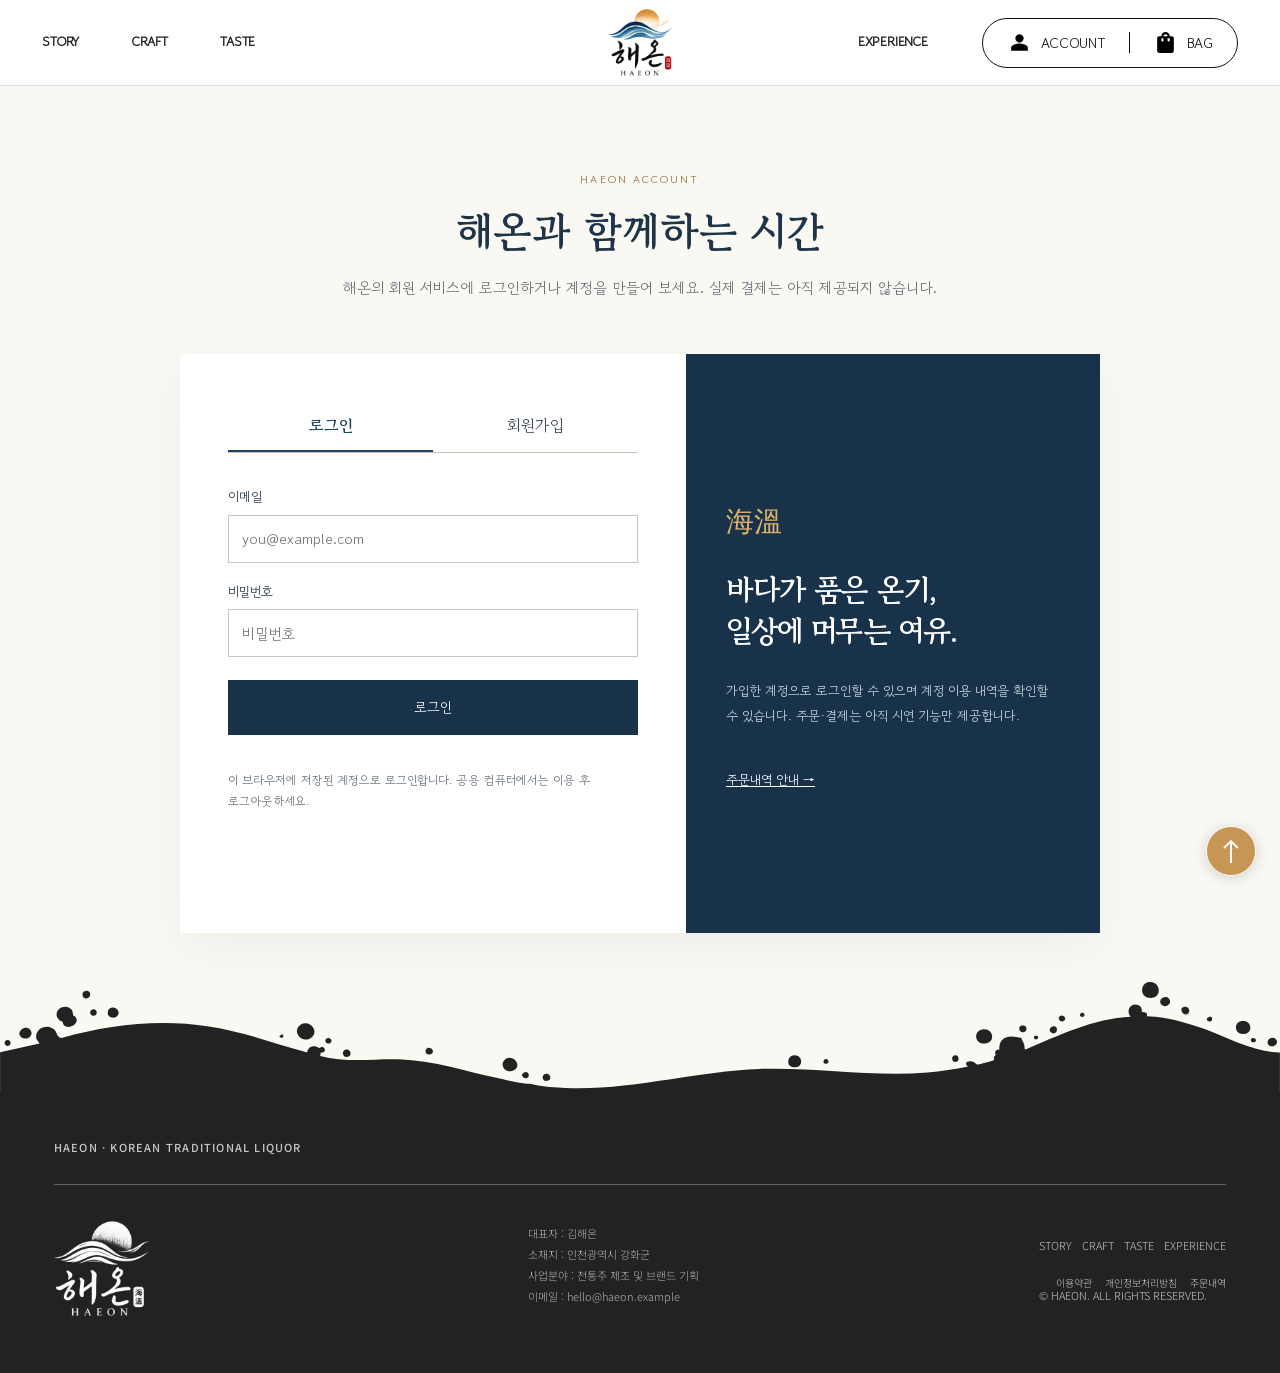
==== commit f917682c: "Add files via upload" ====
--- a/account.html
+++ b/account.html
@@ -1,9 +1,8 @@
-<!DOCTYPE html><html lang="ko"><head><title>로그인 · 회원가입 | 해온 HAEON</title><meta charset="UTF-8"><meta name="viewport" content="width=device-width, initial-scale=1"><meta name="theme-color" content="#18324a"><meta name="description" content="해온 HAEON 회원가입과 로그인 서비스를 제공하며 실제 주문 및 결제는 아직 진행되지 않습니다."><link rel="icon" href="assets/favicon.svg" type="image/svg+xml"><link rel="preconnect" href="https://fonts.googleapis.com"><link rel="preconnect" href="https://fonts.gstatic.com" crossorigin><link href="https://fonts.googleapis.com/css2?family=Cormorant+Garamond:wght@400;500;600&family=Gowun+Batang:wght@400;700&family=Gowun+Dodum&family=Noto+Sans+KR:wght@300;400;500&display=swap" rel="stylesheet"><link rel="stylesheet" href="css/style.css"><link rel="stylesheet" href="css/header.css"><link rel="stylesheet" href="css/footer.css"><link rel="stylesheet" href="css/commerce.css?v=align-center-20261019"><link rel="stylesheet" href="css/auth-management.css"><script src="js/main.js" defer></script><script src="js/commerce.js" defer></script><script src="js/auth.js" defer></script><link rel="stylesheet" href="css/typography-adjust.css?v=20261021">
-</head><body data-page="account"><a class="skip-link" href="#main">본문으로 바로가기</a><header class="site-header minimal-header"><nav class="header-nav" aria-label="브랜드 메뉴"><div class="story-menu"><a class="story-menu__trigger" href="brand.html" aria-haspopup="true" aria-expanded="false" aria-controls="story-submenu">STORY</a><div class="story-menu__dropdown" id="story-submenu" aria-label="STORY 하위 메뉴"><a href="brand.html">STORY</a><a href="brand-detail.html">CI</a></div></div><a href="craft.html">CRAFT</a><a href="taste.html">TASTE</a></nav><a class="header-logo" href="index.html" aria-label="해온 HAEON 홈"><img src="assets/images/haeon-logo.png" alt="해온 HAEON" width="180" height="188"></a><nav class="header-experience" aria-label="구매 메뉴"><a href="shop.html">EXPERIENCE</a></nav><div class="haeon-shop-actions" aria-label="계정 및 장바구니">
+<!DOCTYPE html><html lang="ko"><head><title>로그인 · 회원가입 | 해온 HAEON</title><meta charset="UTF-8"><meta name="viewport" content="width=device-width, initial-scale=1"><meta name="theme-color" content="#18324a"><meta name="description" content="해온 HAEON 회원가입과 로그인 서비스를 제공하며 실제 주문 및 결제는 아직 진행되지 않습니다."><link rel="icon" href="assets/favicon.svg" type="image/svg+xml"><link rel="preconnect" href="https://fonts.googleapis.com"><link rel="preconnect" href="https://fonts.gstatic.com" crossorigin><link href="https://fonts.googleapis.com/css2?family=Cormorant+Garamond:wght@400;500;600&family=Gowun+Batang:wght@400;700&family=Gowun+Dodum&family=Noto+Sans+KR:wght@300;400;500&display=swap" rel="stylesheet"><link rel="stylesheet" href="css/style.css"><link rel="stylesheet" href="css/header.css"><link rel="stylesheet" href="css/footer.css"><link rel="stylesheet" href="css/commerce.css?v=align-center-20261019"><link rel="stylesheet" href="css/auth-management.css"><script src="js/main.js" defer></script><script src="js/commerce.js" defer></script><script src="js/account-local.js" defer></script></head><body data-page="account"><a class="skip-link" href="#main">본문으로 바로가기</a><header class="site-header minimal-header"><nav class="header-nav" aria-label="브랜드 메뉴"><div class="story-menu"><a class="story-menu__trigger" href="brand.html" aria-haspopup="true" aria-expanded="false" aria-controls="story-submenu">STORY</a><div class="story-menu__dropdown" id="story-submenu" aria-label="STORY 하위 메뉴"><a href="brand.html">STORY</a><a href="brand-detail.html">CI</a></div></div><a href="craft.html">CRAFT</a><a href="taste.html">TASTE</a></nav><a class="header-logo" href="index.html" aria-label="해온 HAEON 홈"><img src="assets/images/haeon-logo.png" alt="해온 HAEON" width="180" height="188"></a><nav class="header-experience" aria-label="구매 메뉴"><a href="shop.html">EXPERIENCE</a></nav><div class="haeon-shop-actions" aria-label="계정 및 장바구니">
     <a class="haeon-account-link" href="account.html" aria-label="회원가입 및 계정"><img class="haeon-action-icon" src="assets/images/ACCOUNT%201.svg" alt="" width="25" height="25"><span class="haeon-action-label">ACCOUNT</span></a>
     <span class="haeon-shop-actions__divider" aria-hidden="true"></span>
     <button class="haeon-cart-trigger" type="button" data-cart-open aria-label="장바구니 열기"><img class="haeon-action-icon" src="assets/images/BAG%201.svg" alt="" width="25" height="25"><span class="haeon-action-label">BAG</span></button>
-  </div></header><main id="main" class="commerce-main"><div class="commerce-shell commerce-narrow"><div class="commerce-page-header commerce-page-header--center"><p class="commerce-eyebrow">HAEON ACCOUNT</p><h1>해온과 함께하는 시간</h1><p>해온의 회원 서비스에 로그인하거나 계정을 만들어 보세요. 실제 결제는 아직 제공되지 않습니다.</p></div><div class="commerce-auth-layout"><div class="commerce-auth-panel"><div class="commerce-auth-tabs" role="tablist" aria-label="계정 메뉴"><button type="button" role="tab" aria-selected="true" aria-controls="haeon-login" id="login-tab" data-auth-tab="login">로그인</button><button type="button" role="tab" aria-selected="false" aria-controls="haeon-register" id="register-tab" data-auth-tab="register">회원가입</button></div><form id="haeon-login" class="commerce-auth-form" role="tabpanel" aria-labelledby="login-tab"><label>이메일<input type="email" name="email" autocomplete="email" required placeholder="you@example.com"></label><label>비밀번호<input type="password" name="password" autocomplete="current-password" minlength="10" required placeholder="비밀번호"></label><button type="submit" class="commerce-primary">로그인</button><p class="commerce-helper">계정 정보는 해온 서버에서 검증합니다. 공용 컴퓨터에서는 이용 후 로그아웃하세요.</p></form><form id="haeon-register" class="commerce-auth-form" role="tabpanel" aria-labelledby="register-tab" hidden><label>이름<input type="text" name="name" required placeholder="이름" autocomplete="name"></label><label>이메일<input type="email" name="email" required placeholder="you@example.com" autocomplete="email"></label><label>비밀번호 (10자 이상)<input type="password" name="password" minlength="10" autocomplete="new-password" required></label><label>비밀번호 확인<input type="password" name="password-confirm" minlength="10" autocomplete="new-password" required></label><label class="commerce-check"><input type="checkbox" name="adult" required><span>19세 이상임을 확인합니다. (자기 확인 · 법적 성인인증과 별개)</span></label><label class="commerce-check"><input type="checkbox" name="terms" required><span><a href="terms.html" target="_blank" rel="noopener">이용약관</a>에 동의합니다. (필수)</span></label><label class="commerce-check"><input type="checkbox" name="privacy" required><span><a href="privacy.html" target="_blank" rel="noopener">개인정보 처리 안내</a>를 확인했습니다. (필수)</span></label><label class="commerce-check"><input type="checkbox" name="marketing"><span>새 소식 및 혜택 안내에 동의합니다. (선택 · 아직 발송하지 않음)</span></label><button type="submit" class="commerce-primary">회원가입</button><p class="commerce-helper">계정은 서버 데이터베이스에 저장됩니다. 현재는 운영 테스트 단계이며 이메일 인증·법적 성인인증은 제공되지 않습니다.</p></form><p id="haeon-auth-message" class="commerce-auth-message" role="status" aria-live="polite"></p><section id="haeon-account-dashboard" class="haeon-account-dashboard" hidden><h2>내 계정</h2><p id="haeon-account-greeting"></p><p id="haeon-account-email"></p><p class="commerce-helper">회원정보가 해온 서버에 저장되어 있습니다. 결제 및 주문 이력 저장 기능은 아직 제공되지 않습니다.</p><a href="admin-members.html" id="haeon-admin-link" class="commerce-secondary" hidden>회원 관리 페이지 →</a><button type="button" class="commerce-primary" id="haeon-logout">로그아웃 ↗</button></section></div><aside class="commerce-auth-aside"><span>海溫</span><h2>바다가 품은 온기,<br>일상에 머무는 여유.</h2><p>가입한 계정으로 로그인할 수 있으며 계정 이용 내역을 확인할 수 있습니다. 주문·결제는 아직 시연 기능만 제공합니다.</p><a href="orders.html">주문내역 안내 →</a></aside></div></div></main><footer class="site-footer brand-footer">
+  </div></header><main id="main" class="commerce-main"><div class="commerce-shell commerce-narrow"><div class="commerce-page-header commerce-page-header--center"><p class="commerce-eyebrow">HAEON ACCOUNT</p><h1>해온과 함께하는 시간</h1><p>해온의 회원 서비스에 로그인하거나 계정을 만들어 보세요. 실제 결제는 아직 제공되지 않습니다.</p></div><div class="commerce-auth-layout"><div class="commerce-auth-panel"><div class="commerce-auth-tabs" role="tablist" aria-label="계정 메뉴"><button type="button" role="tab" aria-selected="true" aria-controls="haeon-login" id="login-tab" data-auth-tab="login">로그인</button><button type="button" role="tab" aria-selected="false" aria-controls="haeon-register" id="register-tab" data-auth-tab="register">회원가입</button></div><form id="haeon-login" class="commerce-auth-form" role="tabpanel" aria-labelledby="login-tab"><label>이메일<input type="email" name="email" autocomplete="email" required placeholder="you@example.com"></label><label>비밀번호<input type="password" name="password" autocomplete="current-password" minlength="10" required placeholder="비밀번호"></label><button type="submit" class="commerce-primary">로그인</button><p class="commerce-helper">이 브라우저에 저장된 계정으로 로그인합니다. 공용 컴퓨터에서는 이용 후 로그아웃하세요.</p></form><form id="haeon-register" class="commerce-auth-form" role="tabpanel" aria-labelledby="register-tab" hidden><label>이름<input type="text" name="name" required placeholder="이름" autocomplete="name"></label><label>이메일<input type="email" name="email" required placeholder="you@example.com" autocomplete="email"></label><label>비밀번호 (10자 이상)<input type="password" name="password" minlength="10" autocomplete="new-password" required></label><label>비밀번호 확인<input type="password" name="password-confirm" minlength="10" autocomplete="new-password" required></label><label class="commerce-check"><input type="checkbox" name="adult" required><span>19세 이상임을 확인합니다. (자기 확인 · 법적 성인인증과 별개)</span></label><label class="commerce-check"><input type="checkbox" name="terms" required><span><a href="terms.html" target="_blank" rel="noopener">이용약관</a>에 동의합니다. (필수)</span></label><label class="commerce-check"><input type="checkbox" name="privacy" required><span><a href="privacy.html" target="_blank" rel="noopener">개인정보 처리 안내</a>를 확인했습니다. (필수)</span></label><label class="commerce-check"><input type="checkbox" name="marketing"><span>새 소식 및 혜택 안내에 동의합니다. (선택 · 아직 발송하지 않음)</span></label><button type="submit" class="commerce-primary">회원가입</button><p class="commerce-helper">회원 정보는 이 브라우저의 로컬 스토리지에 저장됩니다. 브라우저 데이터를 삭제하면 계정도 삭제되며 다른 기기와 공유되지 않습니다. 실제 비밀번호 대신 테스트용 비밀번호를 사용해 주세요. 이메일 인증·법적 성인인증은 제공되지 않습니다.</p></form><p id="haeon-auth-message" class="commerce-auth-message" role="status" aria-live="polite"></p><section id="haeon-account-dashboard" class="haeon-account-dashboard" hidden><h2>내 계정</h2><p id="haeon-account-greeting"></p><p id="haeon-account-email"></p><p class="commerce-helper">회원정보는 이 브라우저에 저장되어 있습니다. 결제 및 주문 이력 저장 기능은 아직 제공되지 않습니다.</p><a href="admin-members.html" id="haeon-admin-link" class="commerce-secondary" hidden>회원 관리 페이지 →</a><button type="button" class="commerce-primary" id="haeon-logout">로그아웃 ↗</button></section></div><aside class="commerce-auth-aside"><span>海溫</span><h2>바다가 품은 온기,<br>일상에 머무는 여유.</h2><p>가입한 계정으로 로그인할 수 있으며 계정 이용 내역을 확인할 수 있습니다. 주문·결제는 아직 시연 기능만 제공합니다.</p><a href="orders.html">주문내역 안내 →</a></aside></div></div></main><footer class="site-footer brand-footer">
   <div class="brand-footer__top"><p class="brand-footer__caption">HAEON · KOREAN TRADITIONAL LIQUOR</p></div>
   <div class="brand-footer__body"><a class="brand-footer__logo" href="index.html" aria-label="해온 HAEON 홈"><img src="assets/images/haeon-logo-white.png" alt="해온 HAEON" width="276" height="293"></a><div class="brand-footer__message"><p>대표자 : 김해온</p><p>소재지 : 인천광역시 강화군</p><p>사업분야 : 전통주 제조 및 브랜드 기획</p><p>이메일 : hello@haeon.example</p></div><div class="brand-footer__right"><nav class="brand-footer__nav" aria-label="하단 메뉴"><a href="brand.html">STORY</a><a href="craft.html">CRAFT</a><a href="taste.html">TASTE</a><a href="shop.html">EXPERIENCE</a></nav><div class="haeon-legal-links"><a href="terms.html">이용약관</a><a href="privacy.html">개인정보처리방침</a><a href="orders.html">주문내역</a></div><p class="brand-footer__copyright">© HAEON. ALL RIGHTS RESERVED.</p></div></div>
 </footer><div class="toast" role="status" aria-live="polite"></div>
